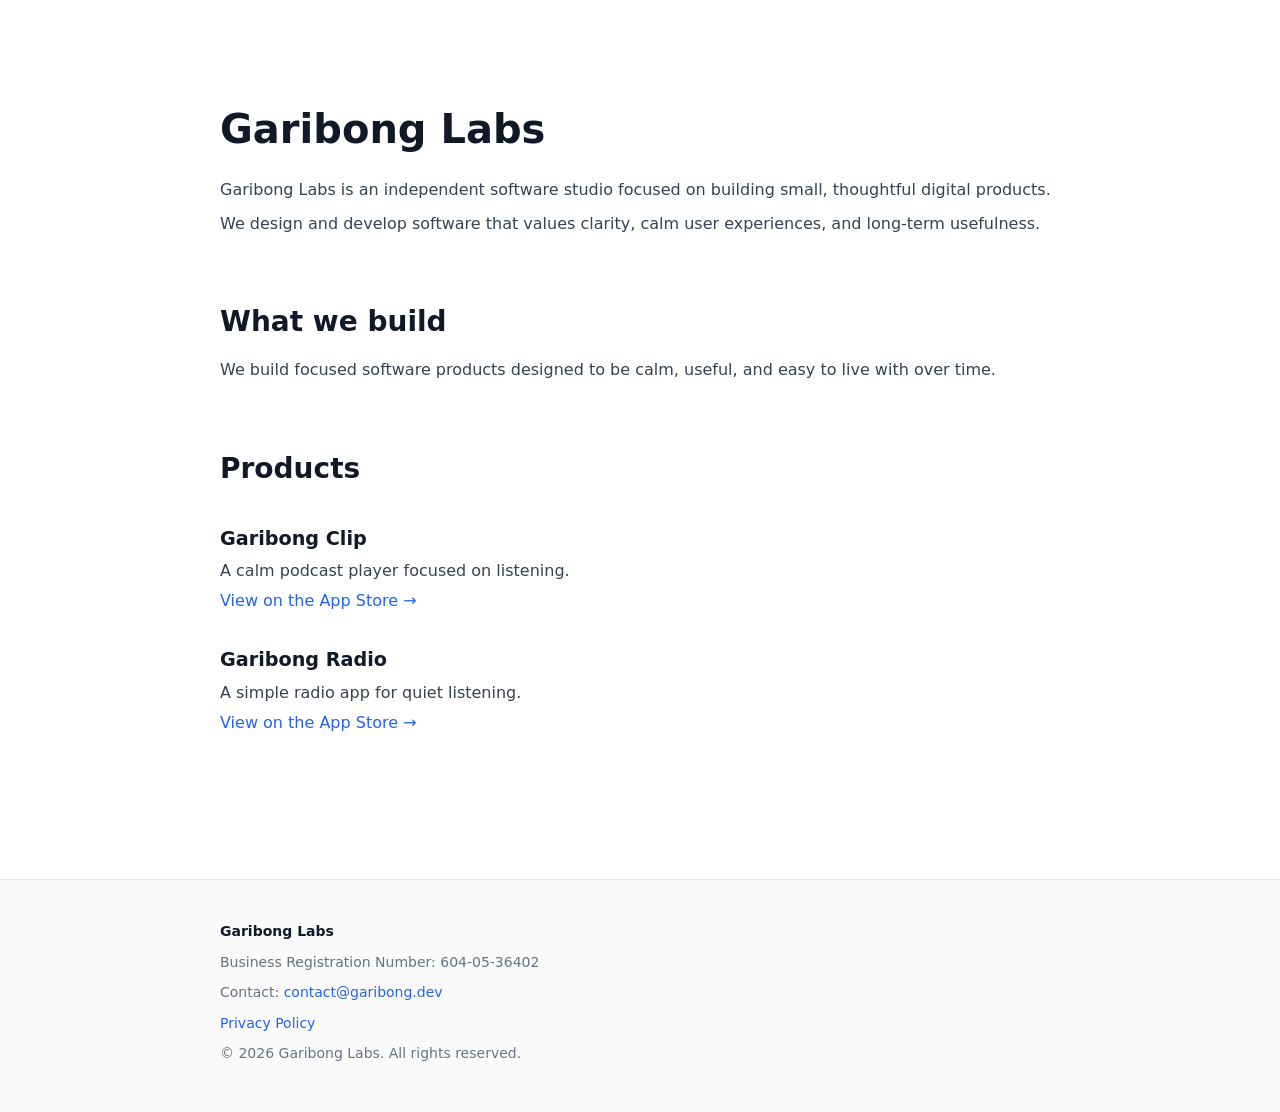
==== index.html @ 36fd857c "Remove verification string from index.html Removed pacpik-games-verification string from index.html." ====
<!DOCTYPE html>
<html lang="en">
  <head>
    <link rel="stylesheet" href="/style.css" />
    <meta charset="utf-8" />
    <meta name="viewport" content="width=device-width, initial-scale=1" />

    <title>Garibong Labs · Independent Software Studio</title>

    <meta
      name="description"
      content="Garibong Labs is an independent software studio building focused, thoughtful digital products."
    />

    <link rel="canonical" href="https://garibong.dev" />

    <!-- Open Graph -->
    <meta property="og:title" content="Garibong Labs" />
    <meta
      property="og:description"
      content="An independent software studio building focused, thoughtful digital products."
    />
    <meta property="og:type" content="website" />
    <meta property="og:url" content="https://garibong.dev" />
  </head>

  <body>
    <main>
      <!-- About -->
      <section id="about">
        <h1>Garibong Labs</h1>

        <p>
          Garibong Labs is an independent software studio focused on building
          small, thoughtful digital products.
        </p>

        <p>
          We design and develop software that values clarity, calm user
          experiences, and long-term usefulness.
        </p>
      </section>

      <!-- What we build -->
      <section id="what-we-build">
        <h2>What we build</h2>

        <p>
          We build focused software products designed to be calm, useful, and
          easy to live with over time.
        </p>
      </section>

      <!-- Products -->
      <section id="products">
        <h2>Products</h2>

        <div class="product">
          <h3>Garibong Clip</h3>
          <p>A calm podcast player focused on listening.</p>
          <p>
            <a
              href="https://apps.apple.com/app/id6756973527"
              target="_blank"
              rel="noopener noreferrer"
            >
              View on the App Store →
            </a>
          </p>
        </div>

        <div class="product">
          <h3>Garibong Radio</h3>
          <p>A simple radio app for quiet listening.</p>
          <p>
            <a
              href="https://apps.apple.com/kr/app/id6757255846"
              target="_blank"
              rel="noopener noreferrer"
            >
              View on the App Store →
            </a>
          </p>
        </div>
      </section>
    </main>

    <!-- Footer -->
    <footer>
      <p><strong>Garibong Labs</strong></p>

      <p>
        Business Registration Number: 604-05-36402
      </p>

      <p>
        Contact:
        <a href="mailto:contact@garibong.dev">
          contact@garibong.dev
        </a>
      </p>

      <p>
        <a
          href="https://glaze-adasaurus-f8d.notion.site/Privacy-Policy-2d688ca270ad80ed8183c5e4d308847b"
          target="_blank"
          rel="noopener noreferrer"
        >
          Privacy Policy
        </a>
      </p>

      <p>
        © 2026 Garibong Labs. All rights reserved.
      </p>
    </footer>
  </body>
</html>
---- style.css ----
/* Base */
* {
  box-sizing: border-box;
}

body {
  margin: 0;
  font-family: system-ui, -apple-system, BlinkMacSystemFont, sans-serif;
  line-height: 1.6;
  color: #111827;
  background: #ffffff;
}

/* Layout */
main {
  max-width: 880px;
  margin: 0 auto;
  padding: 64px 20px;
}

section + section {
  margin-top: 64px;
}

/* Typography */
h1 {
  font-size: 2.5rem;
  margin-bottom: 16px;
}

h2 {
  font-size: 1.75rem;
  margin-bottom: 12px;
}

h3 {
  font-size: 1.2rem;
  margin-bottom: 4px;
}

p {
  margin: 8px 0 0;
  color: #374151;
}

/* Product blocks */
.product {
  margin-top: 32px;
}

.product p {
  margin-top: 4px;
}

/* Links */
a {
  color: #2563eb;
  text-decoration: none;
  font-weight: 500;
}

a:hover {
  text-decoration: underline;
}

/* Footer */
footer {
  margin-top: 80px;
  padding: 32px 0 48px;
  border-top: 1px solid #e5e7eb;
  background: #fafafa;
}

footer p {
  max-width: 880px;
  margin: 8px auto 0;
  padding: 0 20px;
  font-size: 14px;
  color: #6b7280;
}

footer strong {
  color: #111827;
}
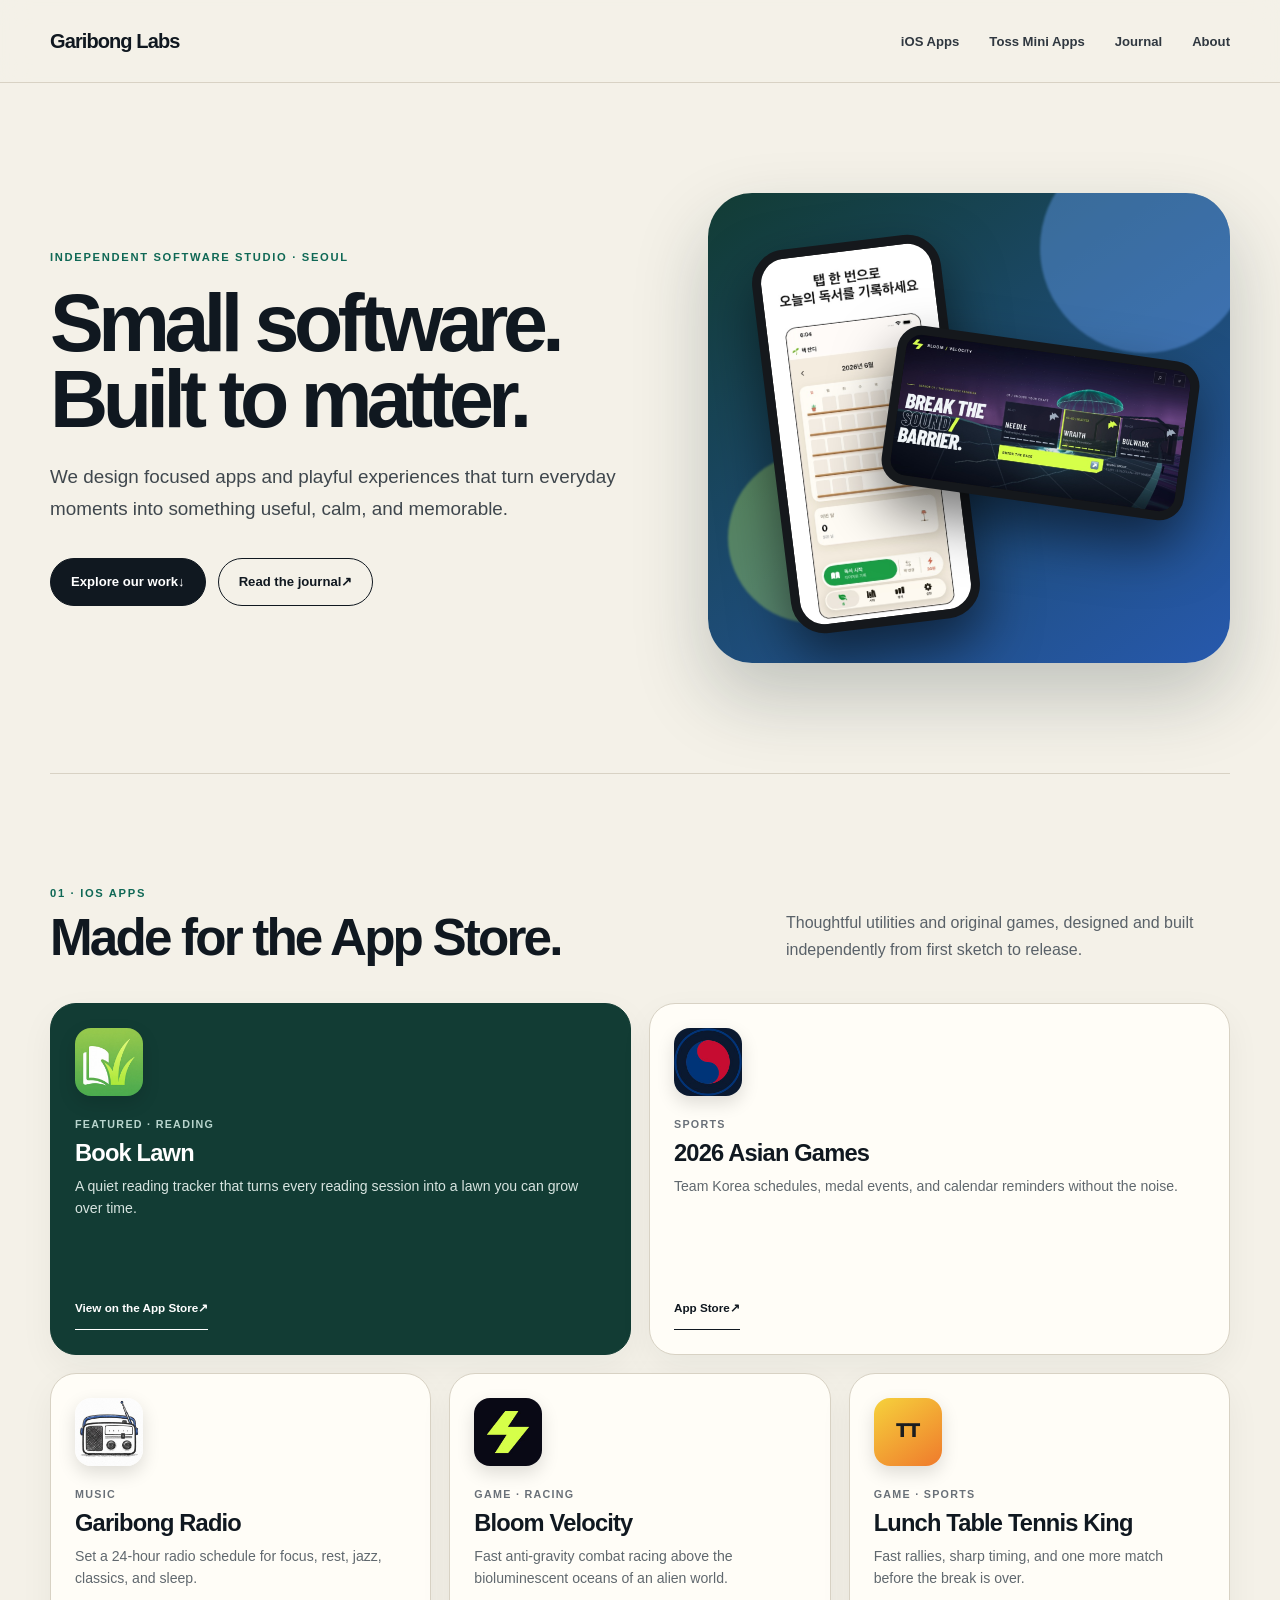
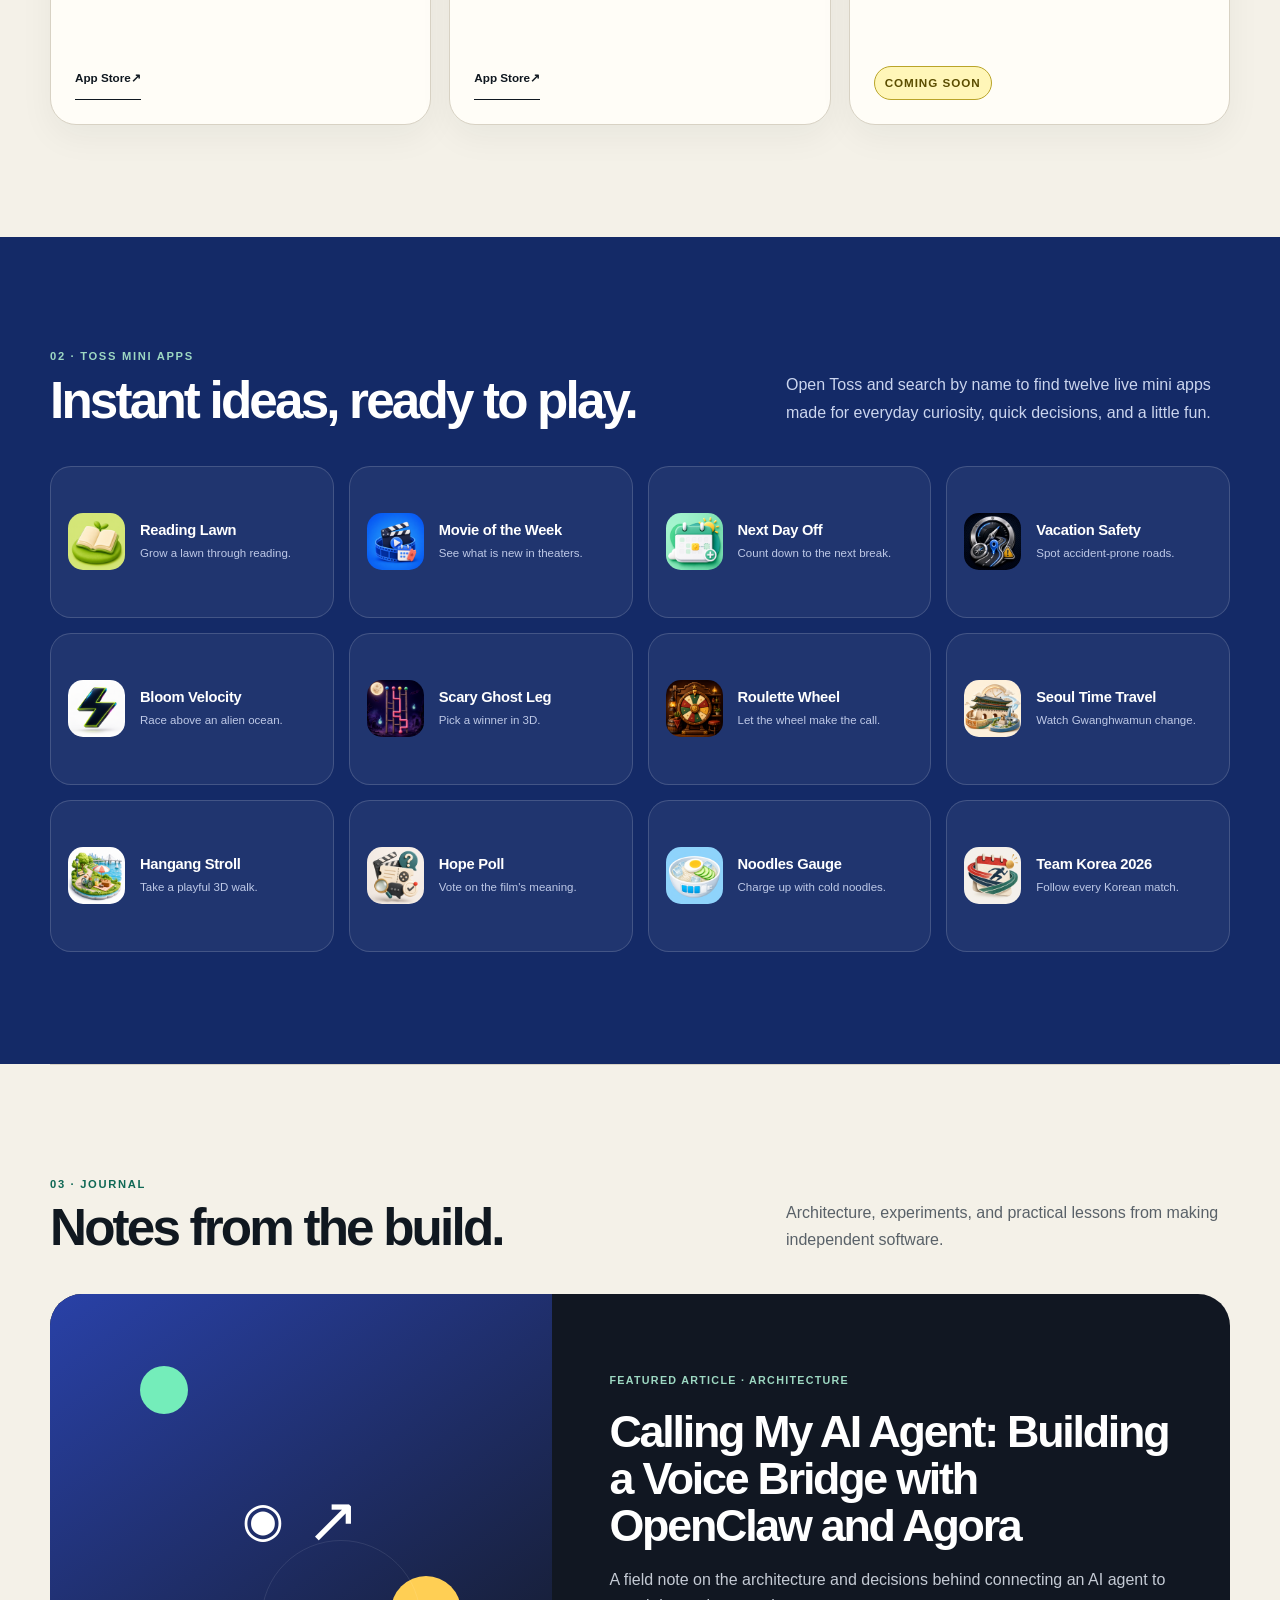
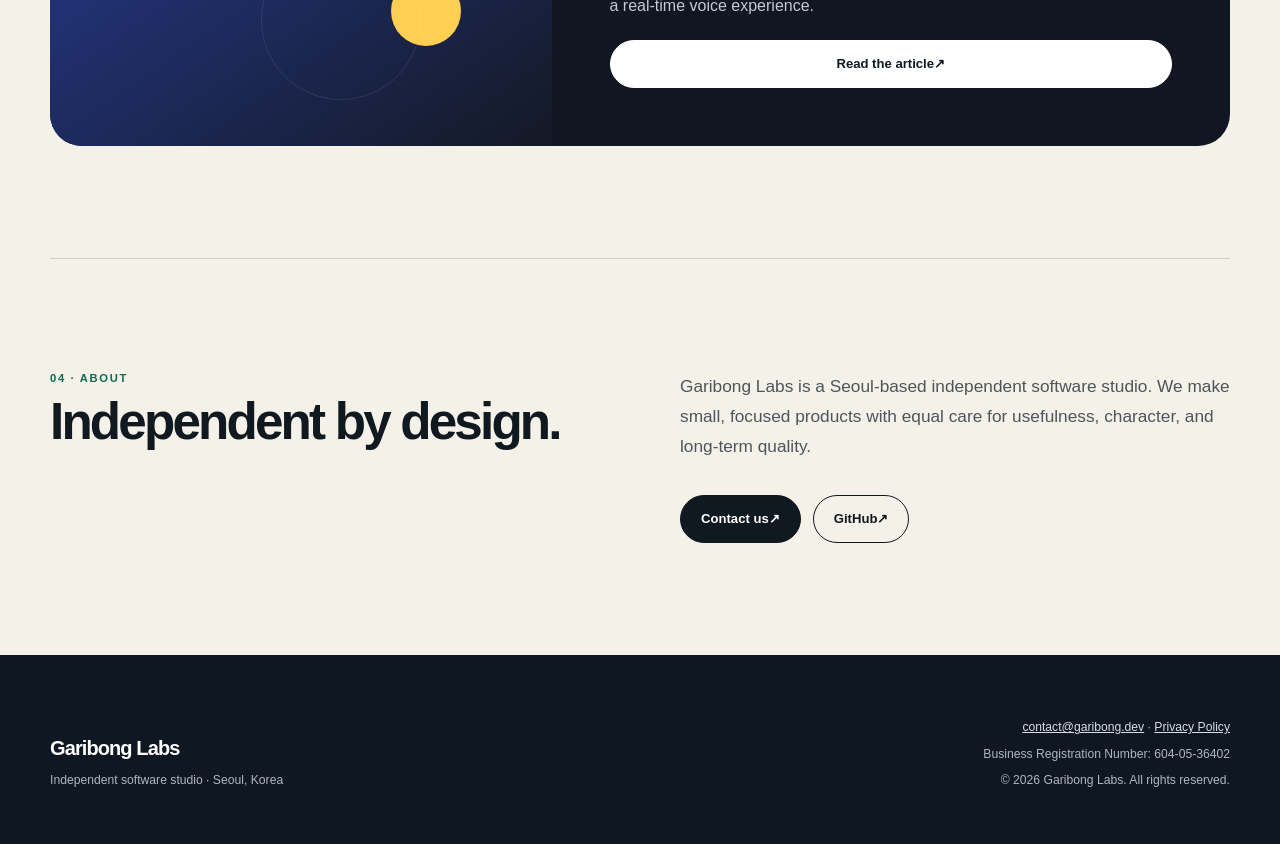
==== commit 93f3236b: "feat: redesign Garibong Labs homepage" ====
--- a/index.html
+++ b/index.html
@@ -1,118 +1,518 @@
-<!DOCTYPE html>
+<!doctype html>
 <html lang="en">
   <head>
-    <link rel="stylesheet" href="/style.css" />
     <meta charset="utf-8" />
     <meta name="viewport" content="width=device-width, initial-scale=1" />
-
+    <meta name="theme-color" content="#f4f1e8" />
     <title>Garibong Labs · Independent Software Studio</title>
-
     <meta
       name="description"
-      content="Garibong Labs is an independent software studio building focused, thoughtful digital products."
+      content="Garibong Labs is an independent software studio in Seoul, building thoughtful iOS apps, playful games, and Toss mini apps."
     />
-
-    <link rel="canonical" href="https://garibong.dev" />
-
-    <!-- Open Graph -->
-    <meta property="og:title" content="Garibong Labs" />
+    <link rel="canonical" href="https://garibong.dev/" />
+    <link rel="icon" href="/assets/favicon.svg" type="image/svg+xml" />
+    <meta
+      property="og:title"
+      content="Garibong Labs · Small software. Built to matter."
+    />
     <meta
       property="og:description"
-      content="An independent software studio building focused, thoughtful digital products."
+      content="Thoughtful iOS apps, playful games, and Toss mini apps from an independent studio in Seoul."
     />
     <meta property="og:type" content="website" />
-    <meta property="og:url" content="https://garibong.dev" />
+    <meta property="og:url" content="https://garibong.dev/" />
+    <link rel="stylesheet" href="/style.css" />
   </head>
-
   <body>
-    <main>
-      <!-- About -->
-      <section id="about">
-        <h1>Garibong Labs</h1>
-
-        <p>
-          Garibong Labs is an independent software studio focused on building
-          small, thoughtful digital products.
-        </p>
-
-        <p>
-          We design and develop software that values clarity, calm user
-          experiences, and long-term usefulness.
-        </p>
+    <a class="skip-link" href="#main-content">Skip to content</a>
+    <header class="site-header">
+      <div class="shell header-inner">
+        <a class="wordmark" href="#top" aria-label="Garibong Labs, home"
+          >Garibong Labs</a
+        >
+        <nav aria-label="Primary navigation">
+          <ul class="nav-list">
+            <li><a href="#ios-apps">iOS Apps</a></li>
+            <li><a href="#toss-apps">Toss Mini Apps</a></li>
+            <li><a href="#journal">Journal</a></li>
+            <li><a href="#about">About</a></li>
+          </ul>
+        </nav>
+        <a class="nav-cta" href="#ios-apps"
+          >Explore work <span aria-hidden="true">↓</span></a
+        >
+      </div>
+    </header>
+
+    <main id="main-content">
+      <section class="hero shell" id="top" aria-labelledby="hero-title">
+        <div class="hero-copy">
+          <p class="eyebrow">Independent software studio · Seoul</p>
+          <h1 id="hero-title">Small software.<br />Built to matter.</h1>
+          <p class="hero-lede">
+            We design focused apps and playful experiences that turn everyday
+            moments into something useful, calm, and memorable.
+          </p>
+          <div class="button-row">
+            <a class="button button--dark" href="#ios-apps"
+              >Explore our work <span aria-hidden="true">↓</span></a
+            >
+            <a class="button button--outline" href="#journal"
+              >Read the journal <span aria-hidden="true">↗</span></a
+            >
+          </div>
+        </div>
+        <div
+          class="hero-art"
+          aria-label="Book Lawn and Bloom Velocity app previews"
+        >
+          <div class="glow glow--one" aria-hidden="true"></div>
+          <div class="glow glow--two" aria-hidden="true"></div>
+          <figure class="device device--portrait">
+            <img
+              src="/assets/ios/book-lawn-screen.jpg"
+              alt="Book Lawn reading tracker screen"
+              width="444"
+              height="960"
+            />
+          </figure>
+          <figure class="device device--landscape">
+            <img
+              src="/assets/ios/bloom-screen.jpg"
+              alt="Bloom Velocity anti-gravity racing game screen"
+              width="960"
+              height="444"
+            />
+          </figure>
+        </div>
       </section>
 
-      <!-- What we build -->
-      <section id="what-we-build">
-        <h2>What we build</h2>
-
-        <p>
-          We build focused software products designed to be calm, useful, and
-          easy to live with over time.
-        </p>
+      <section class="section shell" id="ios-apps" aria-labelledby="ios-title">
+        <div class="section-heading">
+          <div>
+            <p class="eyebrow">01 · iOS Apps</p>
+            <h2 id="ios-title">Made for the App Store.</h2>
+          </div>
+          <p>
+            Thoughtful utilities and original games, designed and built
+            independently from first sketch to release.
+          </p>
+        </div>
+        <div class="ios-grid">
+          <article class="product-card product-card--featured">
+            <div>
+              <img
+                class="app-icon"
+                src="/assets/ios/book-lawn.jpg"
+                alt=""
+                width="512"
+                height="512"
+                loading="lazy"
+                decoding="async"
+              />
+              <p class="card-kicker">Featured · Reading</p>
+              <h3>Book Lawn</h3>
+              <p>
+                A quiet reading tracker that turns every reading session into a
+                lawn you can grow over time.
+              </p>
+            </div>
+            <a
+              class="card-link card-link--light"
+              href="https://apps.apple.com/app/book-lawn-reading-tracker/id6757746167"
+              target="_blank"
+              rel="noopener noreferrer"
+              aria-label="View on the App Store — Book Lawn"
+              >View on the App Store <span aria-hidden="true">↗</span></a
+            >
+          </article>
+
+          <article class="product-card">
+            <div>
+              <img
+                class="app-icon"
+                src="/assets/ios/asian-games.jpg"
+                alt=""
+                width="512"
+                height="512"
+                loading="lazy"
+                decoding="async"
+              />
+              <p class="card-kicker">Sports</p>
+              <h3>2026 Asian Games</h3>
+              <p>
+                Team Korea schedules, medal events, and calendar reminders
+                without the noise.
+              </p>
+            </div>
+            <a
+              class="card-link"
+              href="https://apps.apple.com/app/2026-%EC%95%84%EC%8B%9C%EC%95%88%EA%B2%8C%EC%9E%84-%ED%95%9C%EA%B5%AD%ED%8C%80-%EC%9D%BC%EC%A0%95/id6811900002"
+              target="_blank"
+              rel="noopener noreferrer"
+              aria-label="View 2026 Asian Games on the App Store"
+              >App Store <span aria-hidden="true">↗</span></a
+            >
+          </article>
+
+          <article class="product-card">
+            <div>
+              <img
+                class="app-icon"
+                src="/assets/ios/garibong-radio.jpg"
+                alt=""
+                width="512"
+                height="512"
+                loading="lazy"
+                decoding="async"
+              />
+              <p class="card-kicker">Music</p>
+              <h3>Garibong Radio</h3>
+              <p>
+                Set a 24-hour radio schedule for focus, rest, jazz, classics,
+                and sleep.
+              </p>
+            </div>
+            <a
+              class="card-link"
+              href="https://apps.apple.com/kr/app/id6757255846"
+              target="_blank"
+              rel="noopener noreferrer"
+              aria-label="View Garibong Radio on the App Store"
+              >App Store <span aria-hidden="true">↗</span></a
+            >
+          </article>
+
+          <article class="product-card">
+            <div>
+              <img
+                class="app-icon"
+                src="/assets/ios/bloom-velocity.jpg"
+                alt=""
+                width="512"
+                height="512"
+                loading="lazy"
+                decoding="async"
+              />
+              <p class="card-kicker">Game · Racing</p>
+              <h3>Bloom Velocity</h3>
+              <p>
+                Fast anti-gravity combat racing above the bioluminescent oceans
+                of an alien world.
+              </p>
+            </div>
+            <a
+              class="card-link"
+              href="https://apps.apple.com/app/bloom-velocity/id6809160127"
+              target="_blank"
+              rel="noopener noreferrer"
+              aria-label="View Bloom Velocity on the App Store"
+              >App Store <span aria-hidden="true">↗</span></a
+            >
+          </article>
+
+          <article class="product-card product-card--coming">
+            <div>
+              <div class="app-icon app-icon--placeholder" aria-hidden="true">
+                <span>TT</span>
+              </div>
+              <p class="card-kicker">Game · Sports</p>
+              <h3>Lunch Table Tennis King</h3>
+              <p>
+                Fast rallies, sharp timing, and one more match before the break
+                is over.
+              </p>
+            </div>
+            <span class="status-pill">Coming soon</span>
+          </article>
+        </div>
       </section>
 
-      <!-- Products -->
-      <section id="products">
-        <h2>Products</h2>
-
-        <div class="product">
-          <h3>Garibong Clip</h3>
-          <p>A calm podcast player focused on listening.</p>
+      <section
+        class="section section--blue"
+        id="toss-apps"
+        aria-labelledby="toss-title"
+      >
+        <div class="shell">
+          <div class="section-heading section-heading--light">
+            <div>
+              <p class="eyebrow eyebrow--light">02 · Toss Mini Apps</p>
+              <h2 id="toss-title">Instant ideas, ready to play.</h2>
+            </div>
+            <p>
+              Open Toss and search by name to find twelve live mini apps made
+              for everyday curiosity, quick decisions, and a little fun.
+            </p>
+          </div>
+          <ul class="mini-grid" aria-label="Live Toss mini apps">
+            <li class="mini-card">
+              <img
+                src="/assets/toss/reading-lawn.png"
+                alt=""
+                width="600"
+                height="600"
+                loading="lazy"
+                decoding="async"
+              />
+              <div>
+                <h3>Reading Lawn</h3>
+                <p>Grow a lawn through reading.</p>
+              </div>
+            </li>
+            <li class="mini-card">
+              <img
+                src="/assets/toss/movie-of-the-week.png"
+                alt=""
+                width="600"
+                height="600"
+                loading="lazy"
+                decoding="async"
+              />
+              <div>
+                <h3>Movie of the Week</h3>
+                <p>See what is new in theaters.</p>
+              </div>
+            </li>
+            <li class="mini-card">
+              <img
+                src="/assets/toss/next-day-off.png"
+                alt=""
+                width="600"
+                height="600"
+                loading="lazy"
+                decoding="async"
+              />
+              <div>
+                <h3>Next Day Off</h3>
+                <p>Count down to the next break.</p>
+              </div>
+            </li>
+            <li class="mini-card">
+              <img
+                src="/assets/toss/vacation-safety.png"
+                alt=""
+                width="600"
+                height="600"
+                loading="lazy"
+                decoding="async"
+              />
+              <div>
+                <h3>Vacation Safety</h3>
+                <p>Spot accident-prone roads.</p>
+              </div>
+            </li>
+            <li class="mini-card">
+              <img
+                src="/assets/toss/bloom-velocity.png"
+                alt=""
+                width="600"
+                height="600"
+                loading="lazy"
+                decoding="async"
+              />
+              <div>
+                <h3>Bloom Velocity</h3>
+                <p>Race above an alien ocean.</p>
+              </div>
+            </li>
+            <li class="mini-card">
+              <img
+                src="/assets/toss/scary-ghost-leg.png"
+                alt=""
+                width="600"
+                height="600"
+                loading="lazy"
+                decoding="async"
+              />
+              <div>
+                <h3>Scary Ghost Leg</h3>
+                <p>Pick a winner in 3D.</p>
+              </div>
+            </li>
+            <li class="mini-card">
+              <img
+                src="/assets/toss/roulette-wheel.png"
+                alt=""
+                width="600"
+                height="600"
+                loading="lazy"
+                decoding="async"
+              />
+              <div>
+                <h3>Roulette Wheel</h3>
+                <p>Let the wheel make the call.</p>
+              </div>
+            </li>
+            <li class="mini-card">
+              <img
+                src="/assets/toss/seoul-time-travel.png"
+                alt=""
+                width="600"
+                height="600"
+                loading="lazy"
+                decoding="async"
+              />
+              <div>
+                <h3>Seoul Time Travel</h3>
+                <p>Watch Gwanghwamun change.</p>
+              </div>
+            </li>
+            <li class="mini-card">
+              <img
+                src="/assets/toss/hangang-stroll.png"
+                alt=""
+                width="600"
+                height="600"
+                loading="lazy"
+                decoding="async"
+              />
+              <div>
+                <h3>Hangang Stroll</h3>
+                <p>Take a playful 3D walk.</p>
+              </div>
+            </li>
+            <li class="mini-card">
+              <img
+                src="/assets/toss/hope-poll.png"
+                alt=""
+                width="600"
+                height="600"
+                loading="lazy"
+                decoding="async"
+              />
+              <div>
+                <h3>Hope Poll</h3>
+                <p>Vote on the film's meaning.</p>
+              </div>
+            </li>
+            <li class="mini-card">
+              <img
+                src="/assets/toss/noodles-gauge.png"
+                alt=""
+                width="600"
+                height="600"
+                loading="lazy"
+                decoding="async"
+              />
+              <div>
+                <h3>Noodles Gauge</h3>
+                <p>Charge up with cold noodles.</p>
+              </div>
+            </li>
+            <li class="mini-card">
+              <img
+                src="/assets/toss/team-korea-2026.png"
+                alt=""
+                width="600"
+                height="600"
+                loading="lazy"
+                decoding="async"
+              />
+              <div>
+                <h3>Team Korea 2026</h3>
+                <p>Follow every Korean match.</p>
+              </div>
+            </li>
+          </ul>
+        </div>
+      </section>
+
+      <section
+        class="section shell"
+        id="journal"
+        aria-labelledby="journal-title"
+      >
+        <div class="section-heading">
+          <div>
+            <p class="eyebrow">03 · Journal</p>
+            <h2 id="journal-title">Notes from the build.</h2>
+          </div>
           <p>
-            <a
-              href="https://apps.apple.com/app/id6756973527"
-              target="_blank"
-              rel="noopener noreferrer"
-            >
-              View on the App Store →
-            </a>
+            Architecture, experiments, and practical lessons from making
+            independent software.
           </p>
         </div>
-
-        <div class="product">
-          <h3>Garibong Radio</h3>
-          <p>A simple radio app for quiet listening.</p>
+        <article class="journal-card">
+          <div class="journal-art" aria-hidden="true">
+            <div class="signal signal--a"></div>
+            <div class="signal signal--b"></div>
+            <div class="signal signal--c"></div>
+            <span>◉</span><span class="journal-arrow">↗</span>
+          </div>
+          <div class="journal-copy">
+            <p class="card-kicker card-kicker--light">
+              Featured article · Architecture
+            </p>
+            <h3>
+              Calling My AI Agent: Building a Voice Bridge with OpenClaw and
+              Agora
+            </h3>
+            <p>
+              A field note on the architecture and decisions behind connecting
+              an AI agent to a real-time voice experience.
+            </p>
+            <a
+              class="button button--light"
+              href="https://bongman.tistory.com/1906"
+              target="_blank"
+              rel="noopener noreferrer"
+              >Read the article <span aria-hidden="true">↗</span></a
+            >
+          </div>
+        </article>
+      </section>
+
+      <section
+        class="section about shell"
+        id="about"
+        aria-labelledby="about-title"
+      >
+        <div>
+          <p class="eyebrow">04 · About</p>
+          <h2 id="about-title">Independent by design.</h2>
+        </div>
+        <div class="about-copy">
           <p>
-            <a
-              href="https://apps.apple.com/kr/app/id6757255846"
-              target="_blank"
-              rel="noopener noreferrer"
-            >
-              View on the App Store →
-            </a>
+            Garibong Labs is a Seoul-based independent software studio. We make
+            small, focused products with equal care for usefulness, character,
+            and long-term quality.
           </p>
+          <div class="button-row">
+            <a class="button button--dark" href="mailto:contact@garibong.dev"
+              >Contact us <span aria-hidden="true">↗</span></a
+            >
+            <a
+              class="button button--outline"
+              href="https://github.com/Hamjoon"
+              target="_blank"
+              rel="noopener noreferrer"
+              >GitHub <span aria-hidden="true">↗</span></a
+            >
+          </div>
         </div>
       </section>
     </main>
 
-    <!-- Footer -->
-    <footer>
-      <p><strong>Garibong Labs</strong></p>
-
-      <p>
-        Business Registration Number: 604-05-36402
-      </p>
-
-      <p>
-        Contact:
-        <a href="mailto:contact@garibong.dev">
-          contact@garibong.dev
-        </a>
-      </p>
-
-      <p>
-        <a
-          href="https://glaze-adasaurus-f8d.notion.site/Privacy-Policy-2d688ca270ad80ed8183c5e4d308847b"
-          target="_blank"
-          rel="noopener noreferrer"
-        >
-          Privacy Policy
-        </a>
-      </p>
-
-      <p>
-        © 2026 Garibong Labs. All rights reserved.
-      </p>
+    <footer class="site-footer">
+      <div class="shell footer-inner">
+        <div>
+          <p class="wordmark wordmark--footer">Garibong Labs</p>
+          <p>Independent software studio · Seoul, Korea</p>
+        </div>
+        <div class="footer-meta">
+          <p>
+            <a href="mailto:contact@garibong.dev">contact@garibong.dev</a> ·
+            <a
+              href="https://glaze-adasaurus-f8d.notion.site/Privacy-Policy-2d688ca270ad80ed8183c5e4d308847b"
+              target="_blank"
+              rel="noopener noreferrer"
+              >Privacy Policy</a
+            >
+          </p>
+          <p>Business Registration Number: 604-05-36402</p>
+          <p>© 2026 Garibong Labs. All rights reserved.</p>
+        </div>
+      </div>
     </footer>
   </body>
 </html>
--- a/style.css
+++ b/style.css
@@ -1,84 +1,667 @@
-/* Base */
+:root {
+  --paper: #f4f1e8;
+  --surface: #fffdf7;
+  --ink: #101820;
+  --muted: #596168;
+  --line: #d8d2c4;
+  --green: #0f6855;
+  --blue: #142a67;
+  --lime: #cfff62;
+  --focus: #ff5c35;
+}
 * {
   box-sizing: border-box;
 }
-
+html {
+  scroll-behavior: smooth;
+  scroll-padding-top: 92px;
+}
 body {
   margin: 0;
-  font-family: system-ui, -apple-system, BlinkMacSystemFont, sans-serif;
-  line-height: 1.6;
-  color: #111827;
-  background: #ffffff;
-}
-
-/* Layout */
-main {
-  max-width: 880px;
-  margin: 0 auto;
-  padding: 64px 20px;
-}
-
-section + section {
-  margin-top: 64px;
-}
-
-/* Typography */
-h1 {
-  font-size: 2.5rem;
-  margin-bottom: 16px;
-}
-
-h2 {
-  font-size: 1.75rem;
-  margin-bottom: 12px;
-}
-
-h3 {
+  background: var(--paper);
+  color: var(--ink);
+  font-family:
+    ui-sans-serif,
+    -apple-system,
+    BlinkMacSystemFont,
+    "Segoe UI",
+    sans-serif;
+  -webkit-font-smoothing: antialiased;
+  line-height: 1.5;
+}
+img {
+  display: block;
+  max-width: 100%;
+}
+a {
+  color: inherit;
+}
+.skip-link {
+  position: fixed;
+  z-index: 100;
+  top: 12px;
+  left: 12px;
+  transform: translateY(-150%);
+  background: var(--ink);
+  color: #fff;
+  padding: 12px 16px;
+  border-radius: 8px;
+}
+.skip-link:focus {
+  transform: none;
+}
+.shell {
+  width: min(1180px, calc(100% - 80px));
+  margin-inline: auto;
+}
+.site-header {
+  position: sticky;
+  top: 0;
+  z-index: 50;
+  background: color-mix(in srgb, var(--paper) 92%, transparent);
+  backdrop-filter: blur(14px);
+  border-bottom: 1px solid var(--line);
+}
+.header-inner {
+  min-height: 82px;
+  display: flex;
+  align-items: center;
+  justify-content: space-between;
+  gap: 28px;
+}
+.wordmark {
+  font-size: 1.25rem;
+  font-weight: 900;
+  letter-spacing: -0.045em;
+  text-decoration: none;
+  white-space: nowrap;
+}
+.nav-list {
+  display: flex;
+  gap: 30px;
+  list-style: none;
+  padding: 0;
+  margin: 0;
+}
+.nav-list a,
+.nav-cta {
+  font-size: 0.82rem;
+  font-weight: 750;
+  text-decoration: none;
+}
+.nav-list a {
+  color: #303840;
+}
+.nav-list a:hover {
+  text-decoration: underline;
+  text-underline-offset: 5px;
+}
+.nav-cta {
+  display: none;
+}
+.hero {
+  min-height: 690px;
+  display: grid;
+  grid-template-columns: 1.06fr 0.94fr;
+  gap: 70px;
+  align-items: center;
+}
+.eyebrow {
+  margin: 0;
+  color: var(--green);
+  font-size: 0.7rem;
+  line-height: 1.4;
+  font-weight: 900;
+  letter-spacing: 0.15em;
+  text-transform: uppercase;
+}
+.hero h1 {
+  margin: 20px 0 24px;
+  max-width: 700px;
+  font-size: clamp(3.8rem, 6.3vw, 5.3rem);
+  line-height: 0.94;
+  letter-spacing: -0.068em;
+}
+.hero-lede {
+  max-width: 620px;
+  margin: 0;
+  color: #3f474d;
+  font-size: 1.18rem;
+  line-height: 1.65;
+}
+.button-row {
+  display: flex;
+  flex-wrap: wrap;
+  gap: 12px;
+  margin-top: 34px;
+}
+.button {
+  display: inline-flex;
+  align-items: center;
+  justify-content: center;
+  min-height: 48px;
+  padding: 12px 20px;
+  border: 1px solid var(--ink);
+  border-radius: 999px;
+  font-size: 0.82rem;
+  font-weight: 850;
+  text-decoration: none;
+  transition:
+    transform 0.18s ease,
+    background-color 0.18s ease;
+}
+.button:hover {
+  transform: translateY(-2px);
+}
+.button--dark {
+  background: var(--ink);
+  color: #fff;
+}
+.button--outline {
+  background: transparent;
+}
+.button--light {
+  margin-top: 20px;
+  background: #fff;
+  color: var(--ink);
+  border-color: #fff;
+}
+.hero-art {
+  position: relative;
+  isolation: isolate;
+  height: 470px;
+  overflow: hidden;
+  border-radius: 44px;
+  background: linear-gradient(145deg, #123c34 0%, #2759ad 100%);
+  box-shadow: 0 34px 75px rgba(20, 42, 46, 0.23);
+}
+.glow {
+  position: absolute;
+  border-radius: 999px;
+  filter: blur(1px);
+}
+.glow--one {
+  top: -50px;
+  right: -20px;
+  width: 210px;
+  height: 210px;
+  background: #6ba8ff66;
+}
+.glow--two {
+  bottom: 40px;
+  left: 20px;
+  width: 170px;
+  height: 170px;
+  background: #cfff6255;
+}
+.device {
+  position: absolute;
+  margin: 0;
+  overflow: hidden;
+  background: #111;
+  border: 9px solid #15181c;
+  box-shadow: 0 26px 55px #0008;
+}
+.device img {
+  width: 100%;
+  height: 100%;
+  object-fit: cover;
+}
+.device--portrait {
+  left: 12%;
+  top: 48px;
+  width: 190px;
+  height: 386px;
+  border-radius: 34px;
+  transform: rotate(-7deg);
+}
+.device--landscape {
+  right: 7%;
+  top: 150px;
+  width: 305px;
+  height: 160px;
+  border-radius: 25px;
+  transform: rotate(8deg);
+}
+.section {
+  padding-block: 112px;
+  border-top: 1px solid var(--line);
+}
+.section-heading {
+  display: grid;
+  grid-template-columns: 1.2fr 0.8fr;
+  gap: 70px;
+  align-items: end;
+  margin-bottom: 40px;
+}
+.section-heading h2,
+.about h2 {
+  margin: 10px 0 0;
+  font-size: clamp(2.5rem, 4vw, 3.45rem);
+  line-height: 1;
+  letter-spacing: -0.055em;
+}
+.section-heading > p {
+  max-width: 470px;
+  margin: 0;
+  color: var(--muted);
+  line-height: 1.7;
+}
+.ios-grid {
+  display: grid;
+  grid-template-columns: repeat(6, 1fr);
+  gap: 18px;
+}
+.product-card {
+  grid-column: span 2;
+  min-height: 352px;
+  display: flex;
+  flex-direction: column;
+  justify-content: space-between;
+  padding: 24px;
+  border: 1px solid var(--line);
+  border-radius: 26px;
+  background: var(--surface);
+  box-shadow: 0 12px 34px rgba(25, 33, 31, 0.05);
+}
+.product-card--featured {
+  grid-column: span 3;
+  background: #123c34;
+  color: #fff;
+  border-color: #123c34;
+}
+.product-card:nth-child(2) {
+  grid-column: span 3;
+}
+.app-icon {
+  width: 68px;
+  height: 68px;
+  object-fit: cover;
+  border-radius: 16px;
+  box-shadow: 0 7px 18px #0002;
+}
+.app-icon--placeholder {
+  display: grid;
+  place-items: center;
+  background: linear-gradient(145deg, #f6d23c, #ef7a2c);
+  color: #1b1d20;
   font-size: 1.2rem;
-  margin-bottom: 4px;
-}
-
-p {
+  font-weight: 950;
+}
+.card-kicker {
+  margin: 20px 0 8px;
+  color: #697078;
+  font-size: 0.67rem;
+  font-weight: 900;
+  letter-spacing: 0.12em;
+  text-transform: uppercase;
+}
+.product-card--featured .card-kicker {
+  color: #b8d4cd;
+}
+.product-card h3 {
+  margin: 0 0 10px;
+  font-size: 1.48rem;
+  line-height: 1.1;
+  letter-spacing: -0.035em;
+}
+.product-card p:not(.card-kicker) {
+  margin: 0;
+  color: #60686e;
+  font-size: 0.88rem;
+  line-height: 1.55;
+}
+.product-card--featured p:not(.card-kicker) {
+  color: #d7e4e0;
+}
+.card-link,
+.status-pill {
+  width: max-content;
+  margin-top: 26px;
+  font-size: 0.73rem;
+  font-weight: 850;
+  text-decoration: none;
+}
+.card-link {
+  display: inline-flex;
+  align-items: center;
+  min-height: 44px;
+  padding-block: 10px;
+  border-bottom: 1px solid currentColor;
+}
+.card-link--light {
+  color: #fff;
+}
+.status-pill {
+  display: inline-flex;
+  padding: 7px 10px;
+  border: 1px solid #b9a429;
+  border-radius: 999px;
+  background: #fff6b8;
+  color: #5b4d00;
+  text-transform: uppercase;
+  letter-spacing: 0.08em;
+}
+.section--blue {
+  background: var(--blue);
+  color: #fff;
+  border: 0;
+}
+.section-heading--light > p {
+  color: #cbd5ee;
+}
+.eyebrow--light {
+  color: #9dd8c2;
+}
+.mini-grid {
+  display: grid;
+  grid-template-columns: repeat(4, 1fr);
+  gap: 15px;
+  margin: 0;
+  padding: 0;
+  list-style: none;
+}
+.mini-card {
+  min-height: 152px;
+  display: flex;
+  align-items: center;
+  gap: 15px;
+  padding: 17px;
+  border: 1px solid #ffffff28;
+  border-radius: 21px;
+  background: #ffffff0e;
+}
+.mini-card img {
+  flex: 0 0 auto;
+  width: 57px;
+  height: 57px;
+  border-radius: 15px;
+}
+.mini-card h3 {
+  margin: 0 0 6px;
+  font-size: 0.92rem;
+  line-height: 1.2;
+  letter-spacing: -0.02em;
+}
+.mini-card p {
+  margin: 0;
+  color: #bec9e7;
+  font-size: 0.72rem;
+  line-height: 1.35;
+}
+.journal-card {
+  display: grid;
+  grid-template-columns: 0.85fr 1.15fr;
+  min-height: 410px;
+  overflow: hidden;
+  border-radius: 32px;
+  background: #111722;
+  color: #fff;
+}
+.journal-art {
+  position: relative;
+  overflow: hidden;
+  display: flex;
+  align-items: center;
+  justify-content: center;
+  gap: 22px;
+  background: linear-gradient(145deg, #2941a7, #141925);
+  font-size: 3rem;
+}
+.journal-arrow {
+  font-size: 4rem;
+}
+.signal {
+  position: absolute;
+  border-radius: 50%;
+}
+.signal--a {
+  top: 16%;
+  left: 18%;
+  width: 48px;
+  height: 48px;
+  background: #74edba;
+}
+.signal--b {
+  right: 18%;
+  bottom: 22%;
+  width: 70px;
+  height: 70px;
+  background: #ffcf54;
+}
+.signal--c {
+  left: 42%;
+  bottom: 10%;
+  width: 160px;
+  height: 160px;
+  border: 1px solid #ffffff18;
+}
+.journal-copy {
+  display: flex;
+  flex-direction: column;
+  justify-content: center;
+  padding: 58px;
+}
+.card-kicker--light {
+  color: #9dd8c2;
+}
+.journal-copy h3 {
+  max-width: 570px;
+  margin: 12px 0 18px;
+  font-size: clamp(2rem, 3.5vw, 2.8rem);
+  line-height: 1.05;
+  letter-spacing: -0.05em;
+}
+.journal-copy > p:not(.card-kicker) {
+  max-width: 570px;
+  margin: 0;
+  color: #c4cad4;
+  line-height: 1.65;
+}
+.about {
+  display: grid;
+  grid-template-columns: 1fr 1fr;
+  gap: 80px;
+}
+.about-copy > p {
+  max-width: 600px;
+  margin: 0;
+  color: #4d555b;
+  font-size: 1.08rem;
+  line-height: 1.75;
+}
+.site-footer {
+  padding-block: 55px;
+  background: #0f1822;
+  color: #fff;
+}
+.footer-inner {
+  display: flex;
+  align-items: flex-end;
+  justify-content: space-between;
+  gap: 40px;
+}
+.wordmark--footer {
+  margin: 0;
+}
+.footer-inner p:not(.wordmark) {
   margin: 8px 0 0;
-  color: #374151;
-}
-
-/* Product blocks */
-.product {
-  margin-top: 32px;
-}
-
-.product p {
-  margin-top: 4px;
-}
-
-/* Links */
-a {
-  color: #2563eb;
-  text-decoration: none;
-  font-weight: 500;
-}
-
-a:hover {
-  text-decoration: underline;
-}
-
-/* Footer */
-footer {
-  margin-top: 80px;
-  padding: 32px 0 48px;
-  border-top: 1px solid #e5e7eb;
-  background: #fafafa;
-}
-
-footer p {
-  max-width: 880px;
-  margin: 8px auto 0;
-  padding: 0 20px;
-  font-size: 14px;
-  color: #6b7280;
-}
-
-footer strong {
-  color: #111827;
-}
+  color: #aeb7c1;
+  font-size: 0.76rem;
+}
+.footer-meta {
+  text-align: right;
+}
+.footer-meta a {
+  color: #d8dde3;
+}
+.button:focus-visible,
+.card-link:focus-visible,
+.nav-list a:focus-visible,
+.wordmark:focus-visible,
+.footer-meta a:focus-visible,
+.nav-cta:focus-visible {
+  outline: 3px solid var(--focus);
+  outline-offset: 4px;
+}
+@media (max-width: 940px) {
+  .shell {
+    width: min(100% - 48px, 760px);
+  }
+  .header-inner {
+    flex-wrap: wrap;
+    padding-block: 14px 10px;
+  }
+  .header-inner nav {
+    order: 3;
+    width: 100%;
+    min-width: 0;
+    max-width: 100%;
+    margin-top: 10px;
+    overflow-x: auto;
+  }
+  .nav-list {
+    display: flex;
+    justify-content: space-between;
+    min-width: max-content;
+    gap: 24px;
+  }
+  .nav-cta {
+    display: none;
+  }
+  .hero {
+    grid-template-columns: 1fr;
+    gap: 44px;
+    padding-block: 80px;
+  }
+  .hero-art {
+    height: 450px;
+  }
+  .section-heading {
+    grid-template-columns: 1fr;
+    gap: 18px;
+  }
+  .ios-grid {
+    grid-template-columns: repeat(2, 1fr);
+  }
+  .product-card,
+  .product-card--featured,
+  .product-card:nth-child(2) {
+    grid-column: span 1;
+  }
+  .mini-grid {
+    grid-template-columns: repeat(2, 1fr);
+  }
+  .journal-card {
+    grid-template-columns: 1fr;
+  }
+  .journal-art {
+    min-height: 280px;
+  }
+  .about {
+    grid-template-columns: 1fr;
+    gap: 28px;
+  }
+}
+@media (max-width: 620px) {
+  html {
+    scroll-padding-top: 116px;
+  }
+  .shell {
+    width: calc(100% - 36px);
+  }
+  .header-inner {
+    min-height: 70px;
+  }
+  .header-inner nav {
+    overflow-x: visible;
+  }
+  .nav-list {
+    width: 100%;
+    min-width: 0;
+    gap: 10px;
+  }
+  .nav-list a {
+    font-size: 0.66rem;
+  }
+  .wordmark {
+    font-size: 1.08rem;
+  }
+  .hero {
+    padding-block: 58px;
+    min-height: 0;
+  }
+  .hero h1 {
+    font-size: clamp(3rem, 15vw, 4rem);
+  }
+  .hero-lede {
+    font-size: 1.02rem;
+  }
+  .hero-art {
+    height: 340px;
+    border-radius: 30px;
+  }
+  .device--portrait {
+    left: 7%;
+    top: 26px;
+    width: 142px;
+    height: 289px;
+    border-width: 6px;
+    border-radius: 27px;
+  }
+  .device--landscape {
+    right: 5%;
+    top: 127px;
+    width: 215px;
+    height: 113px;
+    border-width: 6px;
+    border-radius: 19px;
+  }
+  .section {
+    padding-block: 78px;
+  }
+  .section-heading {
+    margin-bottom: 28px;
+  }
+  .ios-grid,
+  .mini-grid {
+    grid-template-columns: 1fr;
+  }
+  .product-card {
+    min-height: 320px;
+  }
+  .mini-card {
+    min-height: 116px;
+  }
+  .journal-copy {
+    padding: 30px 24px 34px;
+  }
+  .journal-art {
+    min-height: 225px;
+  }
+  .journal-copy h3 {
+    font-size: 2rem;
+  }
+  .about {
+    gap: 22px;
+  }
+  .footer-inner {
+    display: block;
+  }
+  .footer-meta {
+    margin-top: 28px;
+    text-align: left;
+  }
+  .button {
+    min-height: 46px;
+    padding-inline: 17px;
+  }
+}
+@media (prefers-reduced-motion: reduce) {
+  html {
+    scroll-behavior: auto;
+  }
+  .button {
+    transition: none;
+  }
+}
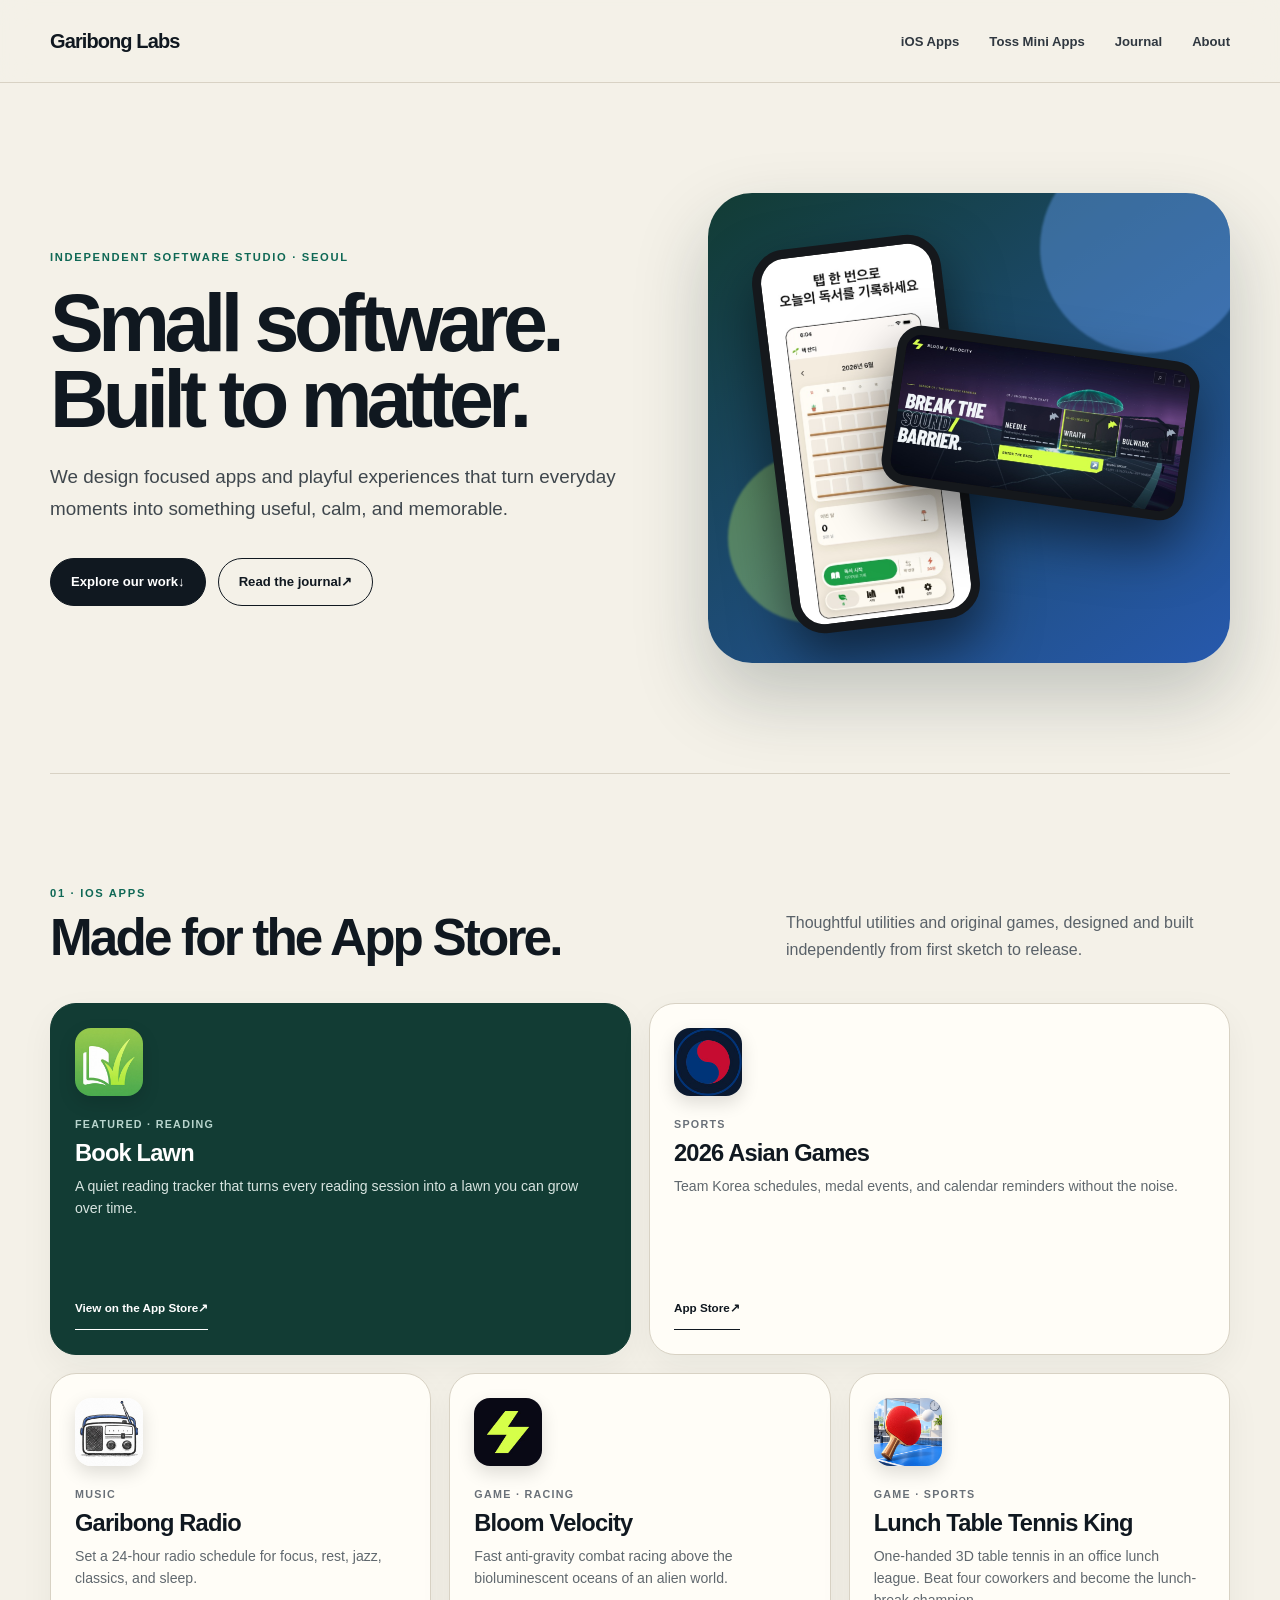
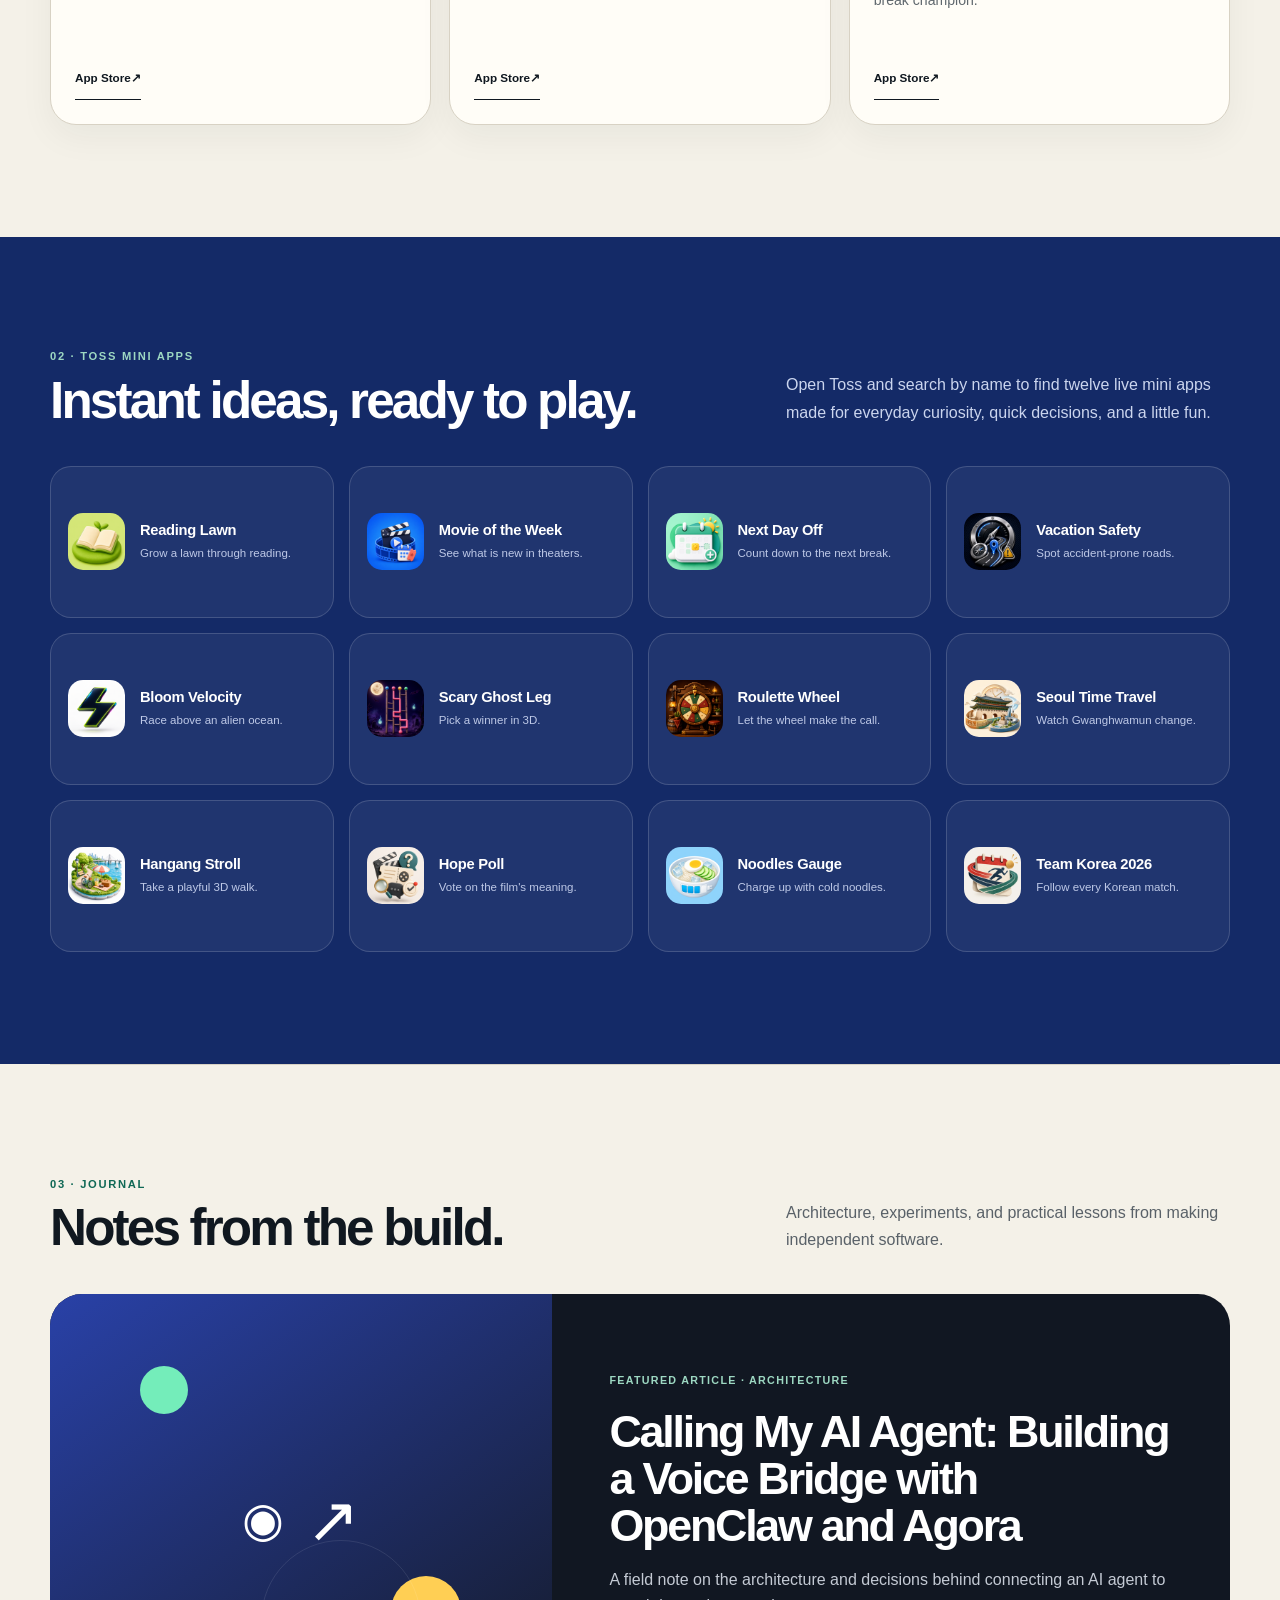
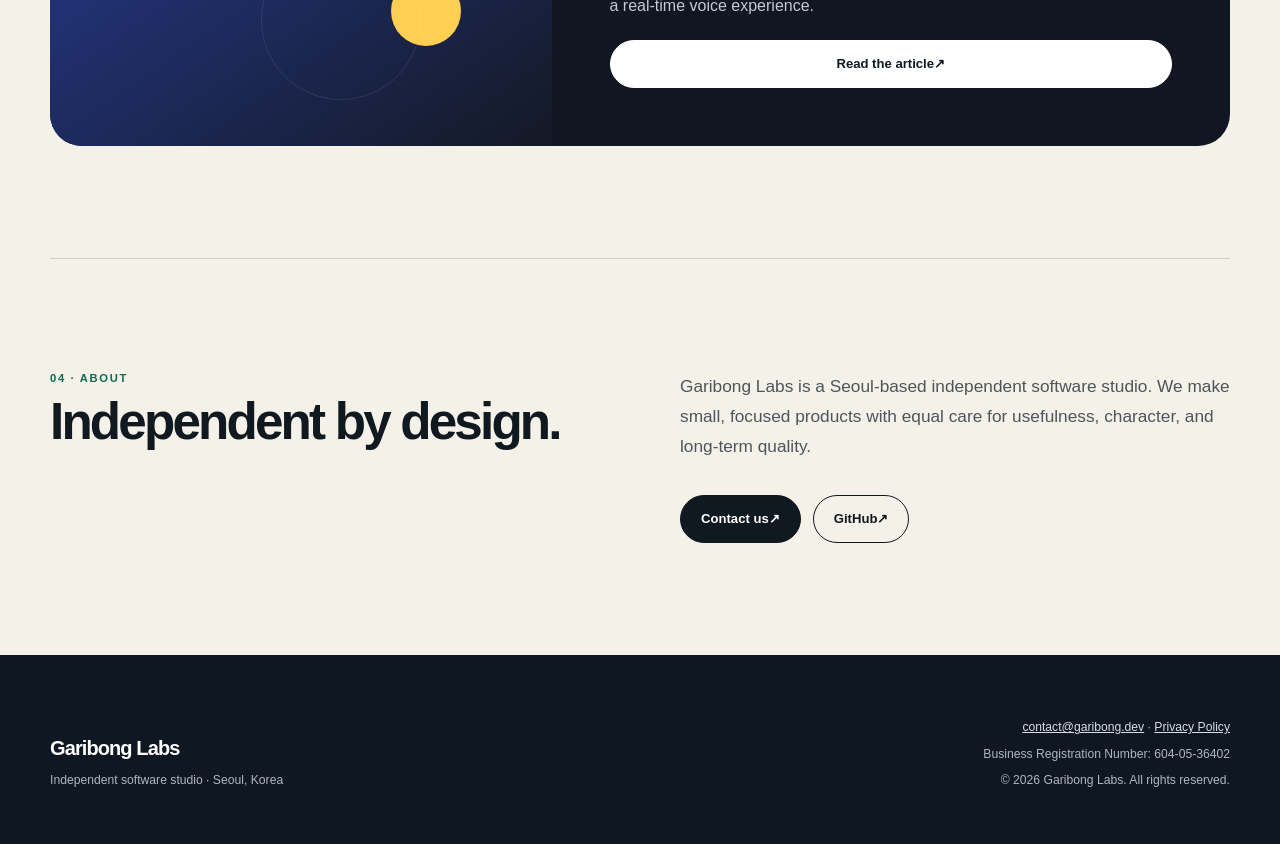
==== commit 2b196222: "content: publish Lunch Table Tennis King App Store listing" ====
--- a/index.html
+++ b/index.html
@@ -211,19 +211,32 @@
             >
           </article>
 
-          <article class="product-card product-card--coming">
+          <article class="product-card">
             <div>
-              <div class="app-icon app-icon--placeholder" aria-hidden="true">
-                <span>TT</span>
-              </div>
+              <img
+                class="app-icon"
+                src="/assets/ios/lunch-table-tennis-king.jpg"
+                alt=""
+                width="512"
+                height="512"
+                loading="lazy"
+                decoding="async"
+              />
               <p class="card-kicker">Game · Sports</p>
               <h3>Lunch Table Tennis King</h3>
               <p>
-                Fast rallies, sharp timing, and one more match before the break
-                is over.
+                One-handed 3D table tennis in an office lunch league. Beat four
+                coworkers and become the lunch-break champion.
               </p>
             </div>
-            <span class="status-pill">Coming soon</span>
+            <a
+              class="card-link"
+              href="https://apps.apple.com/app/id6819986217"
+              target="_blank"
+              rel="noopener noreferrer"
+              aria-label="View Lunch Table Tennis King on the App Store"
+              >App Store <span aria-hidden="true">↗</span></a
+            >
           </article>
         </div>
       </section>
@@ -258,6 +271,12 @@
                 <h3>Reading Lawn</h3>
                 <p>Grow a lawn through reading.</p>
               </div>
+              <a
+                class="mini-link"
+                href="intoss://reading-lawn"
+                aria-label="Open in Toss — Reading Lawn"
+                >Open in Toss <span aria-hidden="true">↗</span></a
+              >
             </li>
             <li class="mini-card">
               <img
@@ -272,6 +291,12 @@
                 <h3>Movie of the Week</h3>
                 <p>See what is new in theaters.</p>
               </div>
+              <a
+                class="mini-link"
+                href="intoss://movie-oftheweek"
+                aria-label="Open in Toss — Movie of the Week"
+                >Open in Toss <span aria-hidden="true">↗</span></a
+              >
             </li>
             <li class="mini-card">
               <img
@@ -286,6 +311,12 @@
                 <h3>Next Day Off</h3>
                 <p>Count down to the next break.</p>
               </div>
+              <a
+                class="mini-link"
+                href="intoss://offday-calendar"
+                aria-label="Open in Toss — Next Day Off"
+                >Open in Toss <span aria-hidden="true">↗</span></a
+              >
             </li>
             <li class="mini-card">
               <img
@@ -300,6 +331,12 @@
                 <h3>Vacation Safety</h3>
                 <p>Spot accident-prone roads.</p>
               </div>
+              <a
+                class="mini-link"
+                href="intoss://vacation-safety-map"
+                aria-label="Open in Toss — Vacation Safety"
+                >Open in Toss <span aria-hidden="true">↗</span></a
+              >
             </li>
             <li class="mini-card">
               <img
@@ -314,6 +351,12 @@
                 <h3>Bloom Velocity</h3>
                 <p>Race above an alien ocean.</p>
               </div>
+              <a
+                class="mini-link"
+                href="intoss://ghost-leg-3d"
+                aria-label="Open in Toss — Bloom Velocity"
+                >Open in Toss <span aria-hidden="true">↗</span></a
+              >
             </li>
             <li class="mini-card">
               <img
@@ -328,6 +371,12 @@
                 <h3>Scary Ghost Leg</h3>
                 <p>Pick a winner in 3D.</p>
               </div>
+              <a
+                class="mini-link"
+                href="intoss://scary-ghost-leg"
+                aria-label="Open in Toss — Scary Ghost Leg"
+                >Open in Toss <span aria-hidden="true">↗</span></a
+              >
             </li>
             <li class="mini-card">
               <img
@@ -342,6 +391,12 @@
                 <h3>Roulette Wheel</h3>
                 <p>Let the wheel make the call.</p>
               </div>
+              <a
+                class="mini-link"
+                href="intoss://roulette-wheel"
+                aria-label="Open in Toss — Roulette Wheel"
+                >Open in Toss <span aria-hidden="true">↗</span></a
+              >
             </li>
             <li class="mini-card">
               <img
@@ -356,6 +411,12 @@
                 <h3>Seoul Time Travel</h3>
                 <p>Watch Gwanghwamun change.</p>
               </div>
+              <a
+                class="mini-link"
+                href="intoss://seoul-time-travel"
+                aria-label="Open in Toss — Seoul Time Travel"
+                >Open in Toss <span aria-hidden="true">↗</span></a
+              >
             </li>
             <li class="mini-card">
               <img
@@ -370,6 +431,12 @@
                 <h3>Hangang Stroll</h3>
                 <p>Take a playful 3D walk.</p>
               </div>
+              <a
+                class="mini-link"
+                href="intoss://find-hidden-objects"
+                aria-label="Open in Toss — Hangang Stroll"
+                >Open in Toss <span aria-hidden="true">↗</span></a
+              >
             </li>
             <li class="mini-card">
               <img
@@ -384,6 +451,12 @@
                 <h3>Hope Poll</h3>
                 <p>Vote on the film's meaning.</p>
               </div>
+              <a
+                class="mini-link"
+                href="intoss://movie-hope"
+                aria-label="Open in Toss — Hope Poll"
+                >Open in Toss <span aria-hidden="true">↗</span></a
+              >
             </li>
             <li class="mini-card">
               <img
@@ -398,6 +471,12 @@
                 <h3>Noodles Gauge</h3>
                 <p>Charge up with cold noodles.</p>
               </div>
+              <a
+                class="mini-link"
+                href="intoss://cold-noodles-gauge"
+                aria-label="Open in Toss — Noodles Gauge"
+                >Open in Toss <span aria-hidden="true">↗</span></a
+              >
             </li>
             <li class="mini-card">
               <img
@@ -412,6 +491,12 @@
                 <h3>Team Korea 2026</h3>
                 <p>Follow every Korean match.</p>
               </div>
+              <a
+                class="mini-link"
+                href="intoss://asian-games-2026"
+                aria-label="Open in Toss — Team Korea 2026"
+                >Open in Toss <span aria-hidden="true">↗</span></a
+              >
             </li>
           </ul>
         </div>
--- a/style.css
+++ b/style.css
@@ -389,6 +389,9 @@
   font-size: 0.72rem;
   line-height: 1.35;
 }
+.mini-link {
+  display: none;
+}
 .journal-card {
   display: grid;
   grid-template-columns: 0.85fr 1.15fr;
@@ -631,7 +634,24 @@
     min-height: 320px;
   }
   .mini-card {
-    min-height: 116px;
+    min-height: 158px;
+    display: grid;
+    grid-template-columns: auto 1fr;
+  }
+  .mini-link {
+    grid-column: 1 / -1;
+    display: inline-flex;
+    align-items: center;
+    justify-content: center;
+    min-height: 44px;
+    padding: 10px 14px;
+    border: 1px solid #ffffff40;
+    border-radius: 999px;
+    background: #ffffff12;
+    color: #fff;
+    font-size: 0.75rem;
+    font-weight: 850;
+    text-decoration: none;
   }
   .journal-copy {
     padding: 30px 24px 34px;
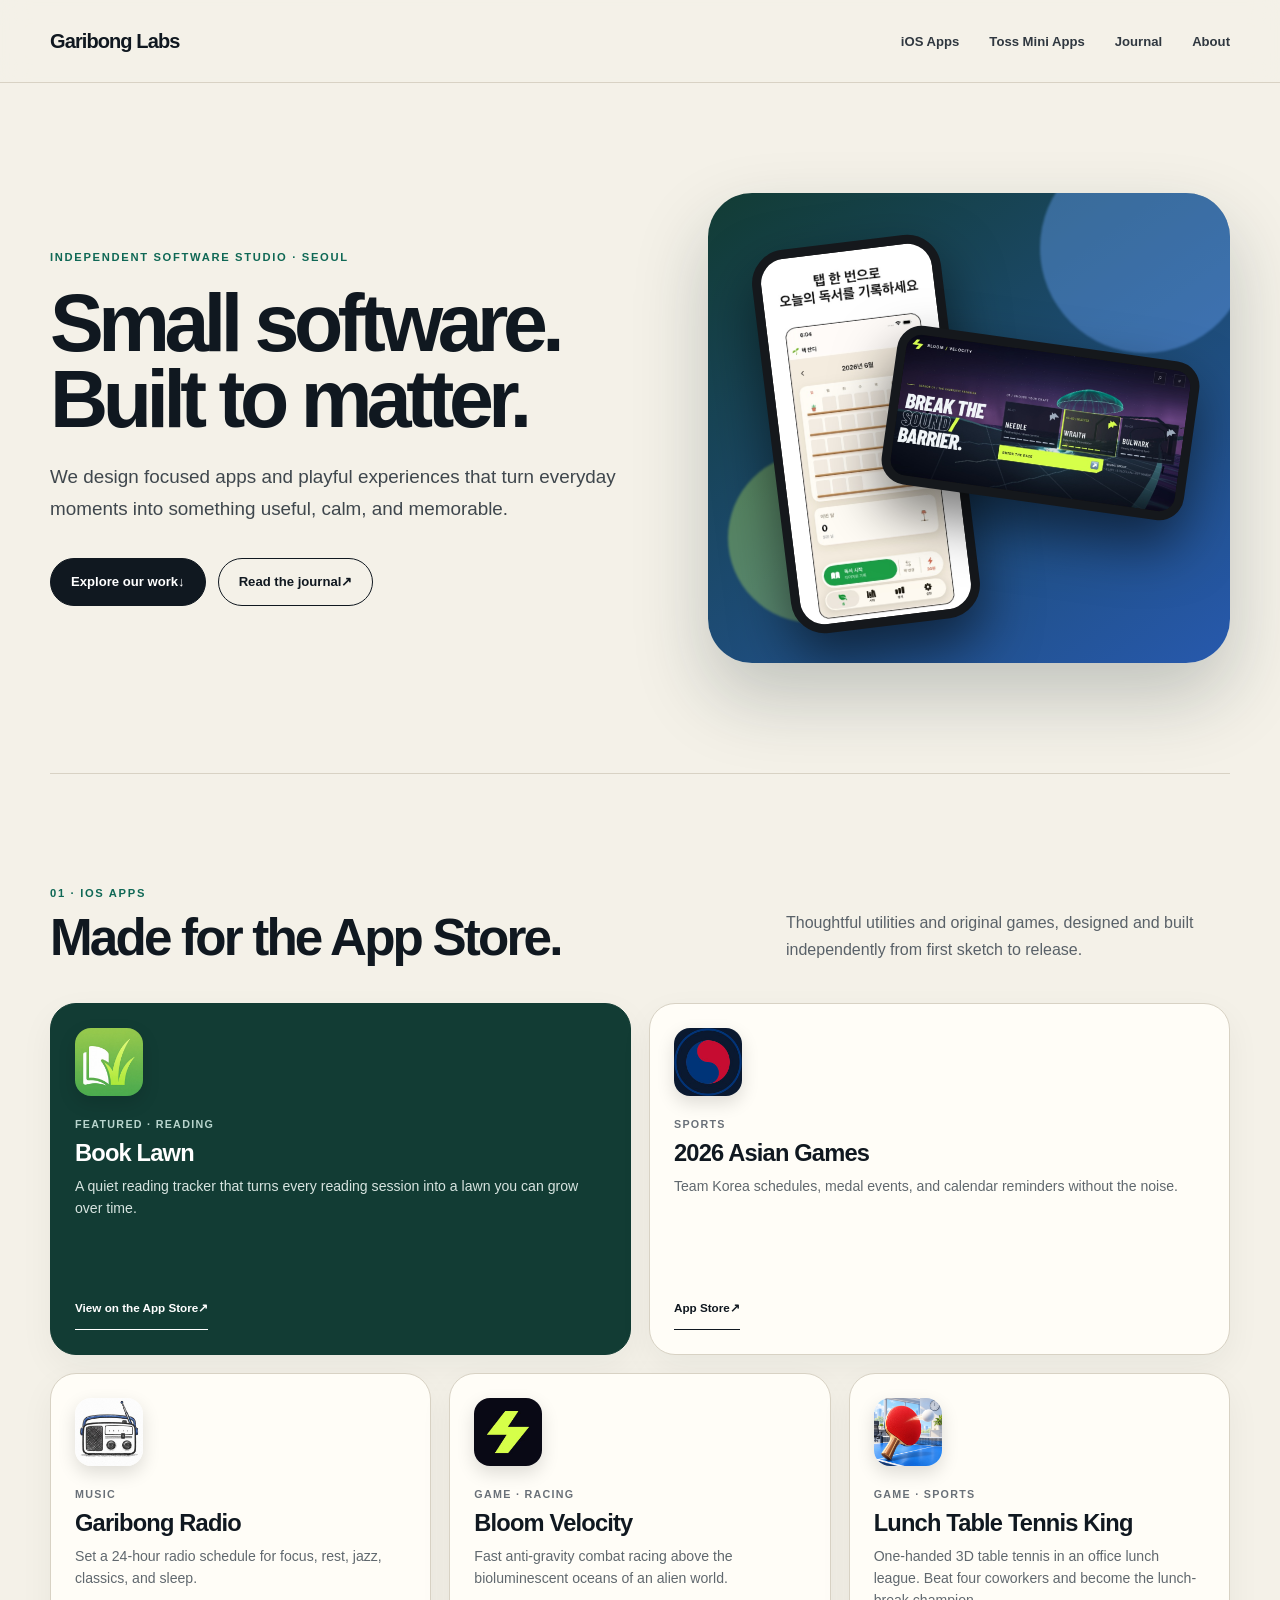
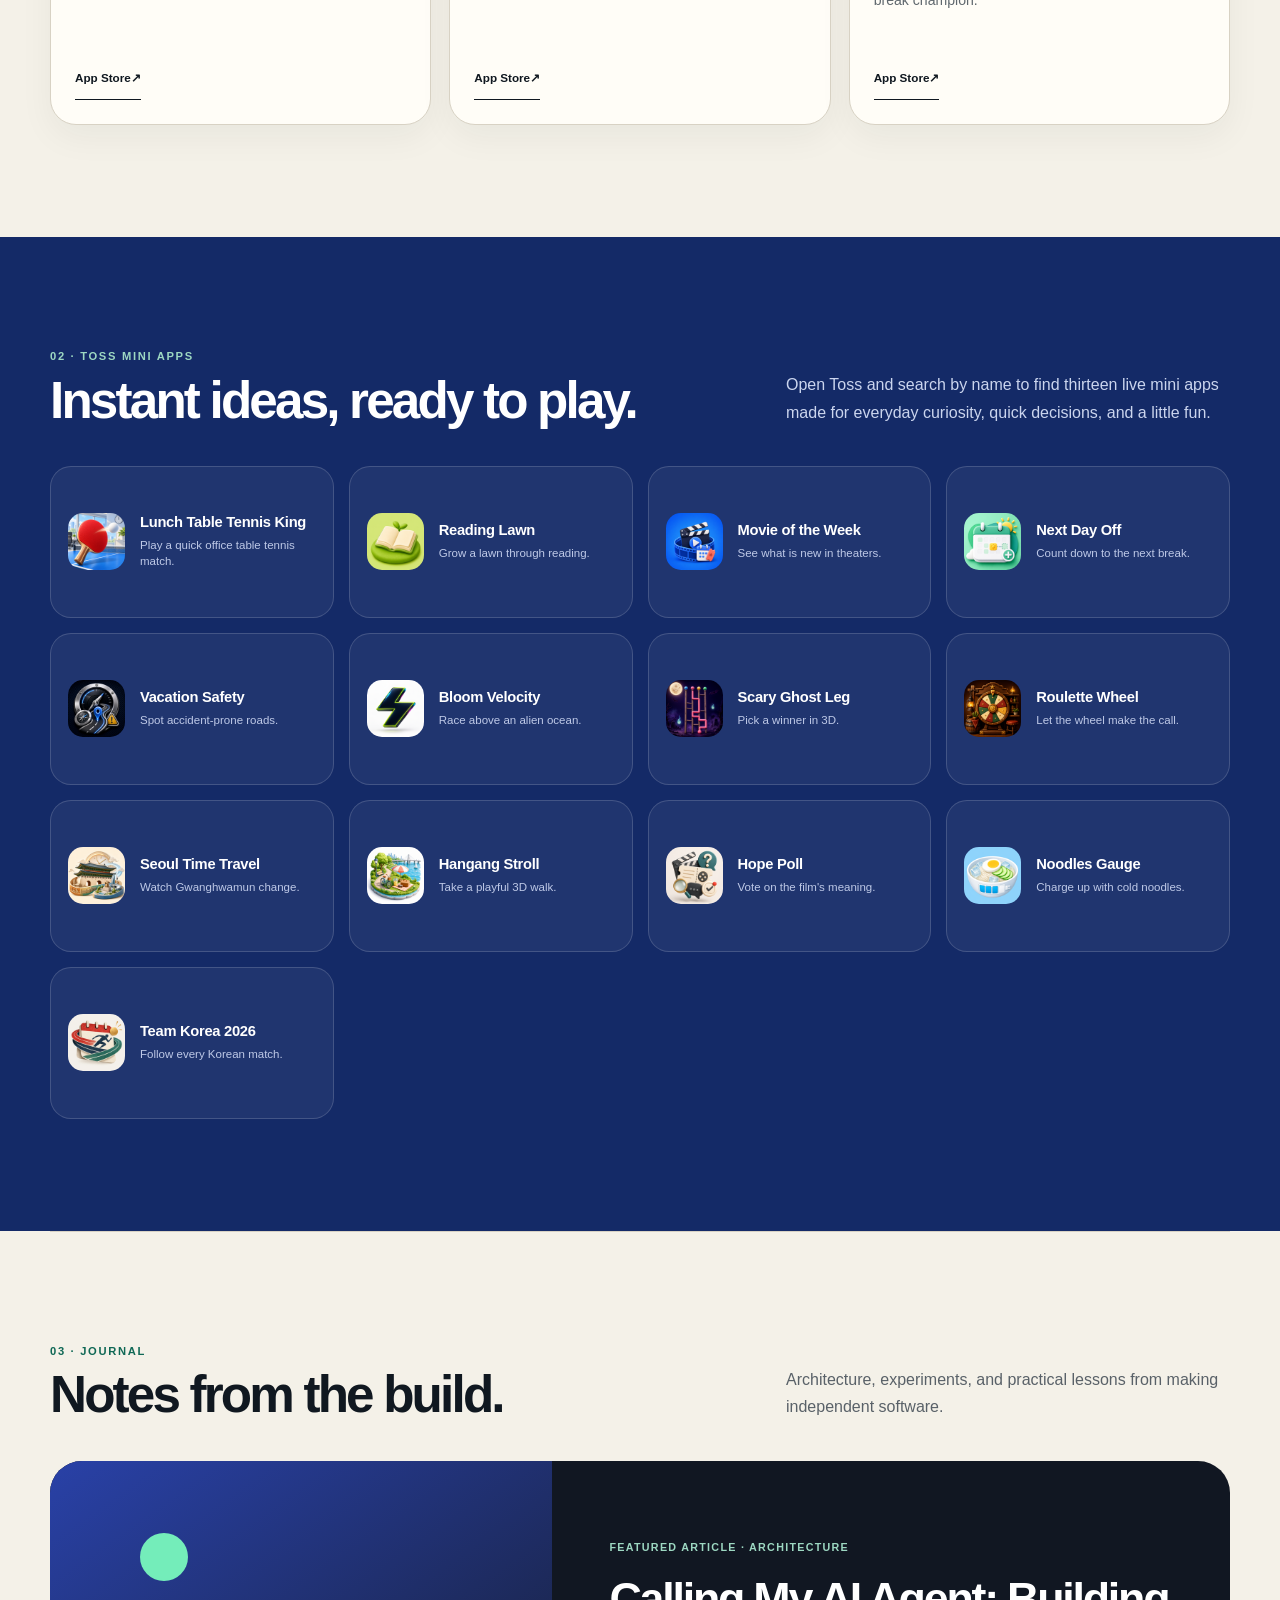
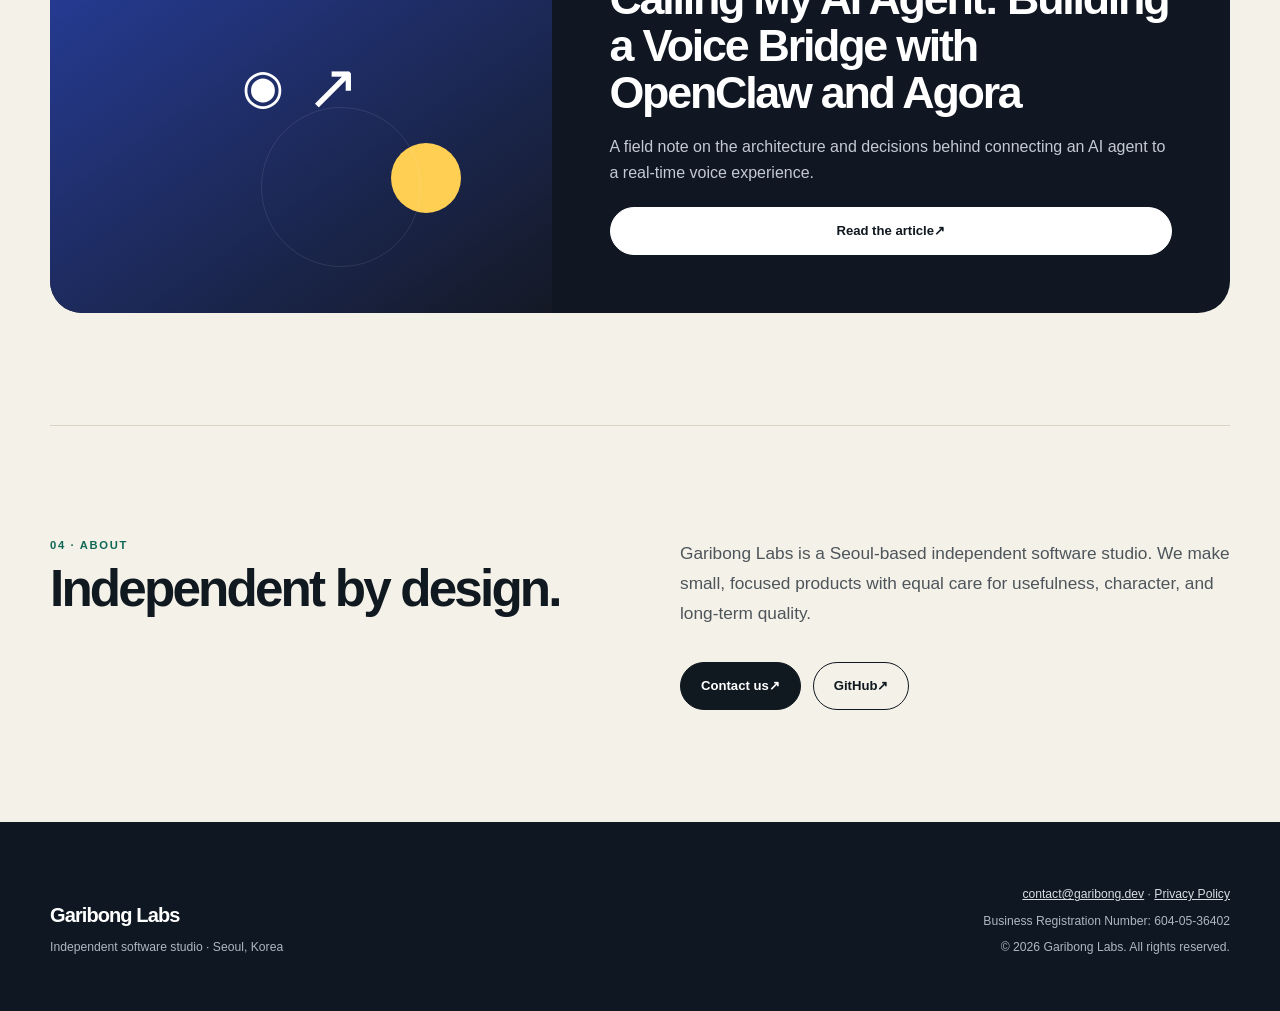
==== commit 9596c748: "content: add Lunch Table Tennis King Toss mini app" ====
--- a/index.html
+++ b/index.html
@@ -253,11 +253,31 @@
               <h2 id="toss-title">Instant ideas, ready to play.</h2>
             </div>
             <p>
-              Open Toss and search by name to find twelve live mini apps made
+              Open Toss and search by name to find thirteen live mini apps made
               for everyday curiosity, quick decisions, and a little fun.
             </p>
           </div>
           <ul class="mini-grid" aria-label="Live Toss mini apps">
+            <li class="mini-card">
+              <img
+                src="/assets/toss/lunch-table-tennis-king.png"
+                alt=""
+                width="600"
+                height="600"
+                loading="lazy"
+                decoding="async"
+              />
+              <div>
+                <h3>Lunch Table Tennis King</h3>
+                <p>Play a quick office table tennis match.</p>
+              </div>
+              <a
+                class="mini-link"
+                href="intoss://table-tennis-game"
+                aria-label="Open in Toss — Lunch Table Tennis King"
+                >Open in Toss <span aria-hidden="true">↗</span></a
+              >
+            </li>
             <li class="mini-card">
               <img
                 src="/assets/toss/reading-lawn.png"
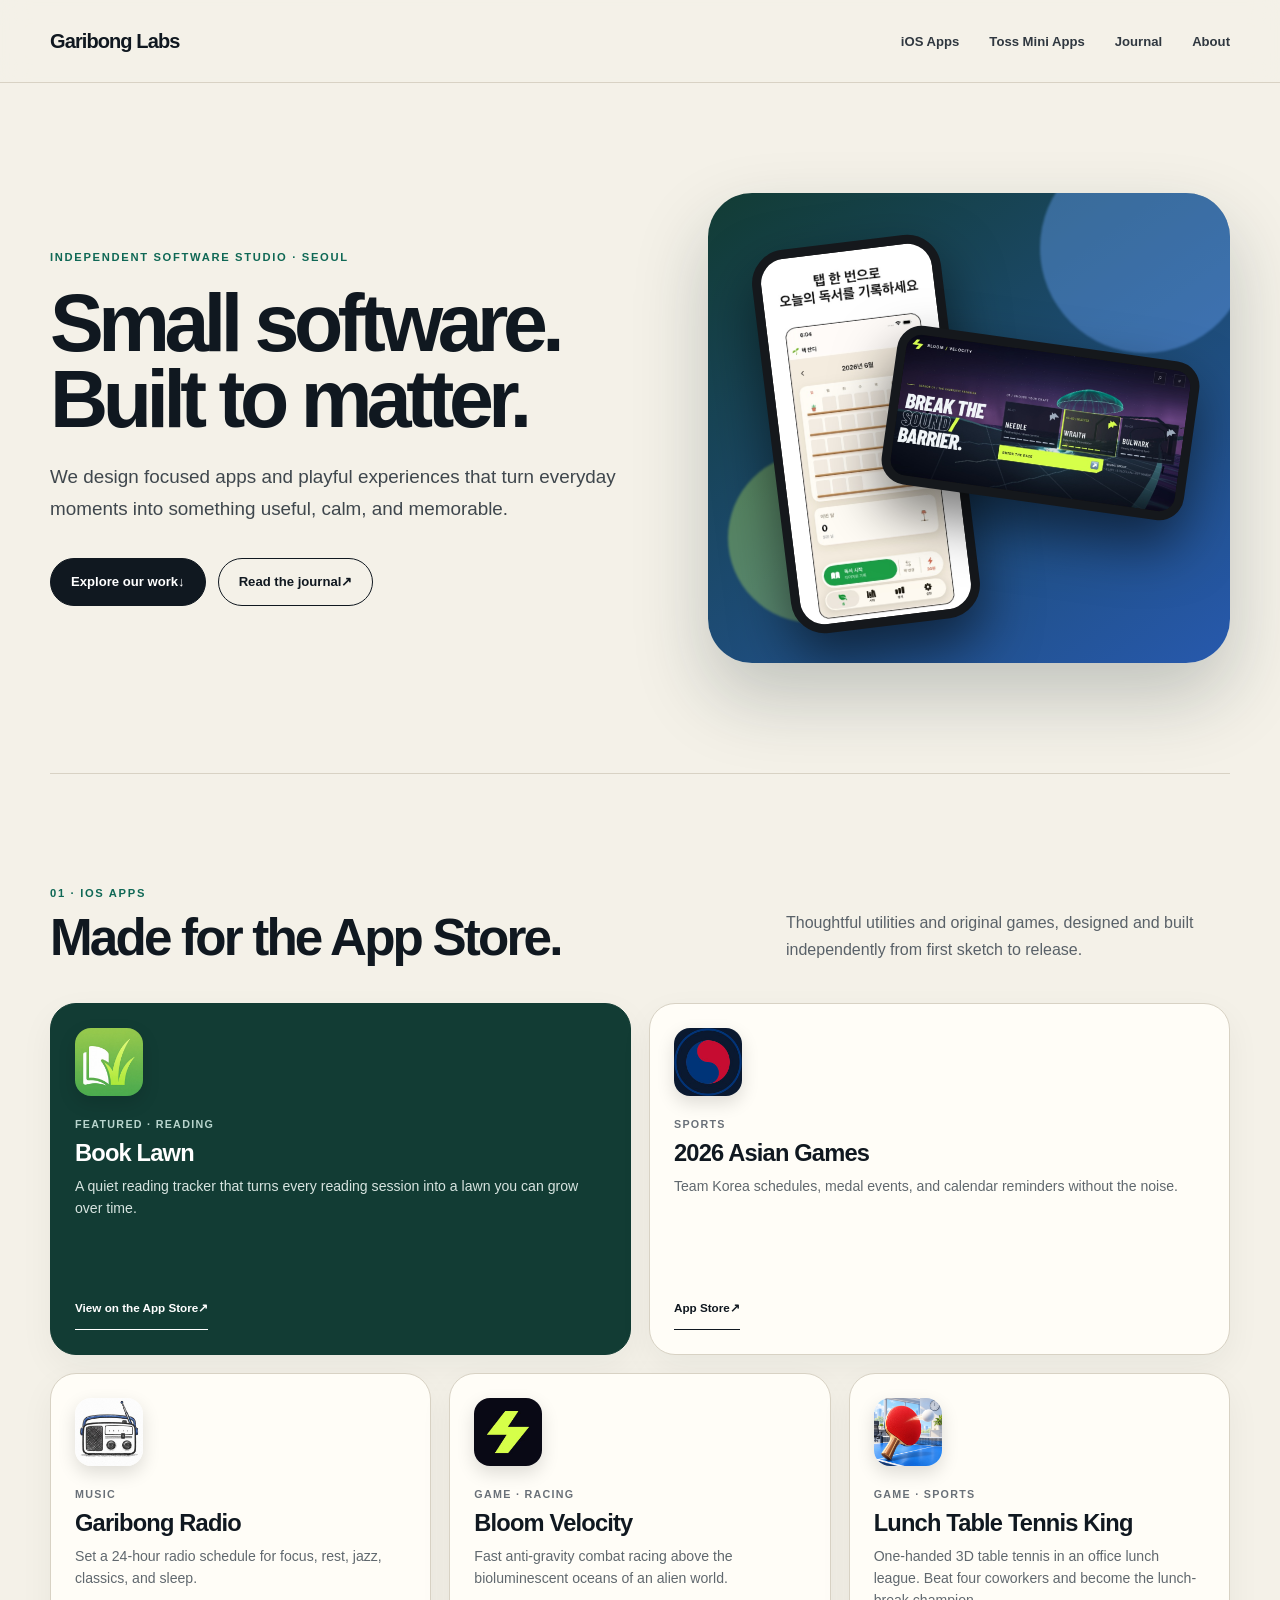
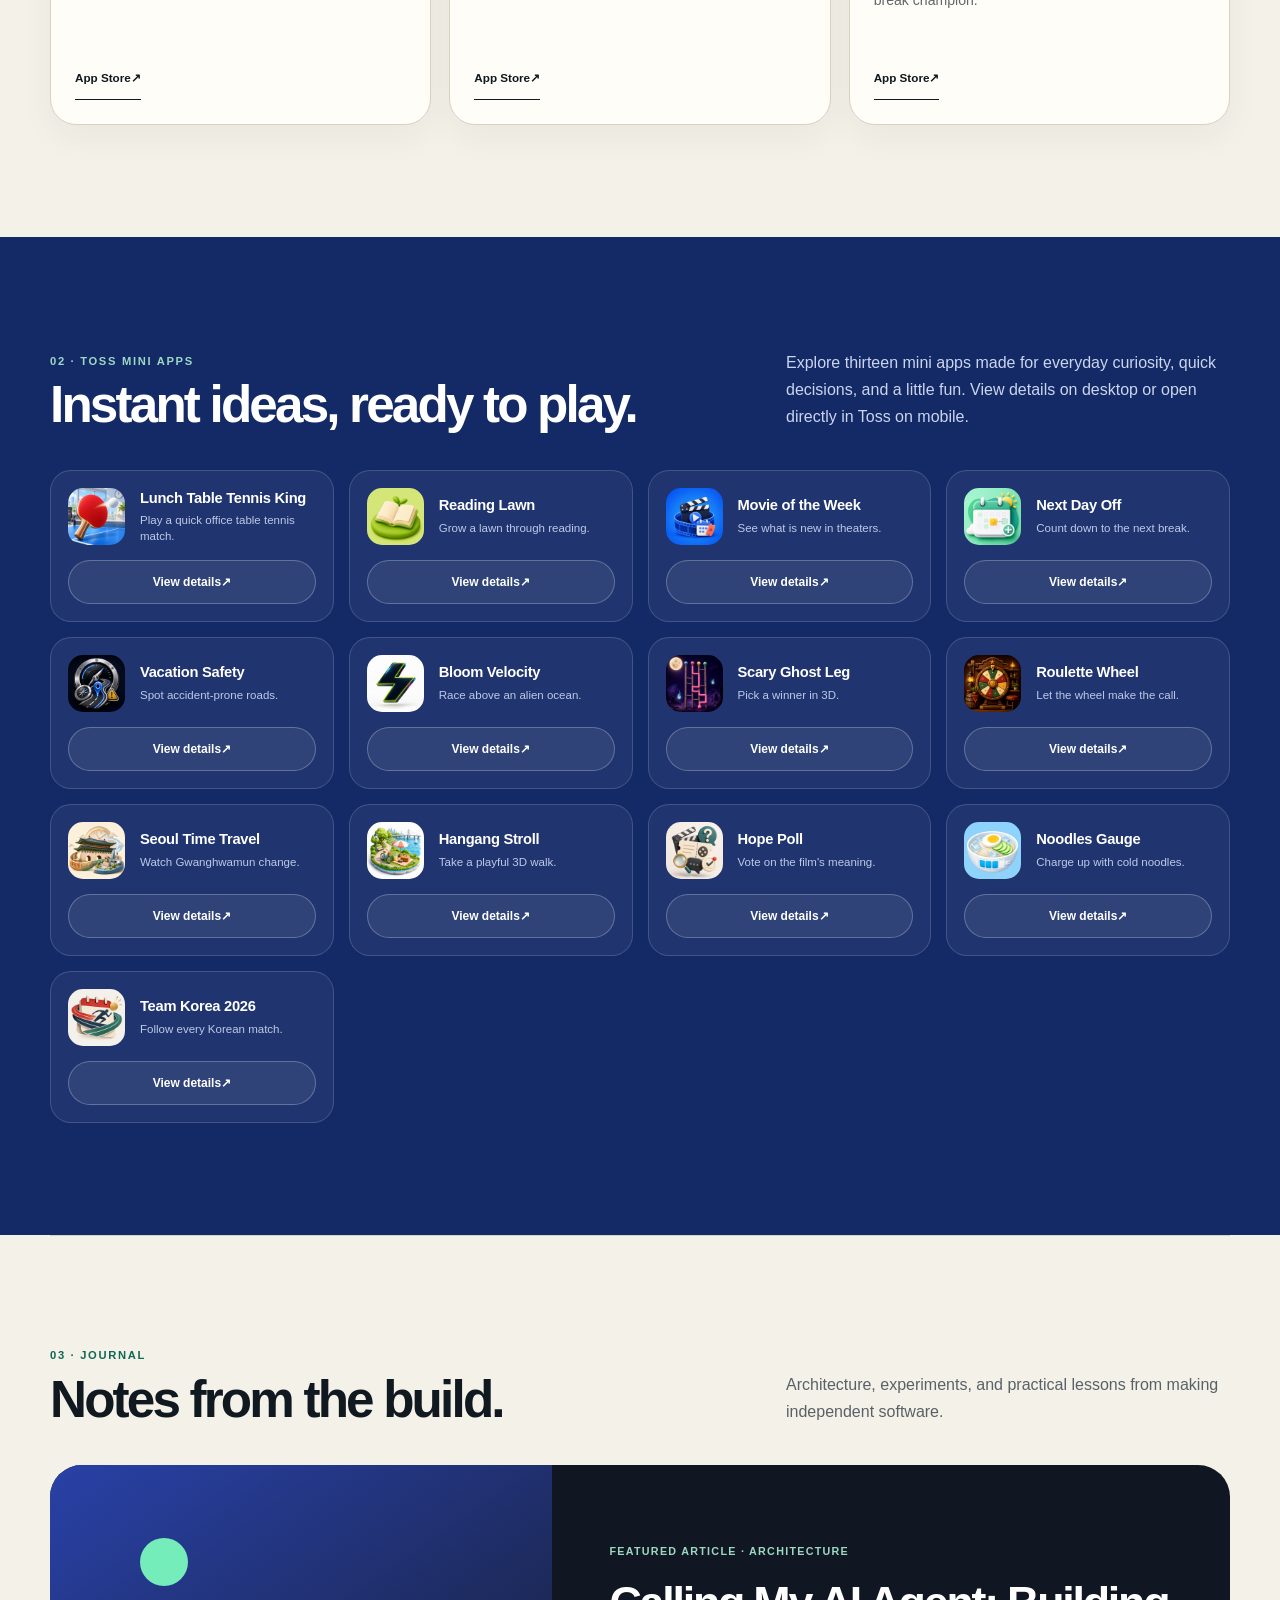
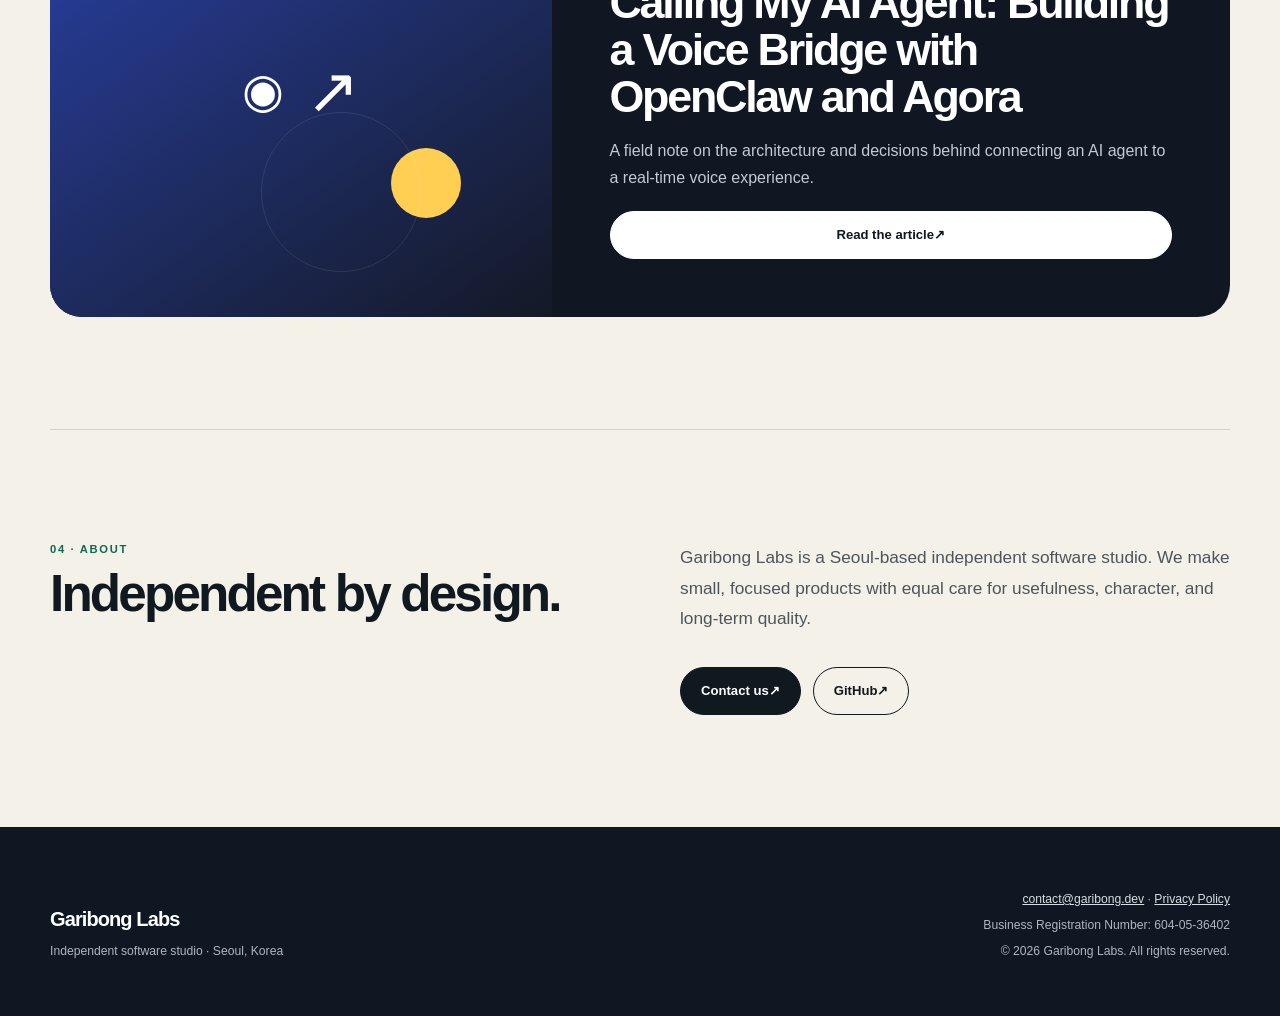
==== commit 30ec545d: "feat: add desktop Toss mini app detail links" ====
--- a/index.html
+++ b/index.html
@@ -253,8 +253,9 @@
               <h2 id="toss-title">Instant ideas, ready to play.</h2>
             </div>
             <p>
-              Open Toss and search by name to find thirteen live mini apps made
-              for everyday curiosity, quick decisions, and a little fun.
+              Explore thirteen mini apps made for everyday curiosity, quick
+              decisions, and a little fun. View details on desktop or open
+              directly in Toss on mobile.
             </p>
           </div>
           <ul class="mini-grid" aria-label="Live Toss mini apps">
@@ -277,6 +278,14 @@
                 aria-label="Open in Toss — Lunch Table Tennis King"
                 >Open in Toss <span aria-hidden="true">↗</span></a
               >
+              <a
+                class="mini-detail"
+                href="https://tossminiapp.com/d/table-tennis-game?referrer=miniapp_detail_share"
+                target="_blank"
+                rel="noopener noreferrer"
+                aria-label="View details — Lunch Table Tennis King (opens in a new tab)"
+                >View details <span aria-hidden="true">↗</span></a
+              >
             </li>
             <li class="mini-card">
               <img
@@ -297,6 +306,14 @@
                 aria-label="Open in Toss — Reading Lawn"
                 >Open in Toss <span aria-hidden="true">↗</span></a
               >
+              <a
+                class="mini-detail"
+                href="https://tossminiapp.com/d/reading-lawn?referrer=miniapp_detail_share"
+                target="_blank"
+                rel="noopener noreferrer"
+                aria-label="View details — Reading Lawn (opens in a new tab)"
+                >View details <span aria-hidden="true">↗</span></a
+              >
             </li>
             <li class="mini-card">
               <img
@@ -317,6 +334,14 @@
                 aria-label="Open in Toss — Movie of the Week"
                 >Open in Toss <span aria-hidden="true">↗</span></a
               >
+              <a
+                class="mini-detail"
+                href="https://tossminiapp.com/d/movie-oftheweek?referrer=miniapp_detail_share"
+                target="_blank"
+                rel="noopener noreferrer"
+                aria-label="View details — Movie of the Week (opens in a new tab)"
+                >View details <span aria-hidden="true">↗</span></a
+              >
             </li>
             <li class="mini-card">
               <img
@@ -337,6 +362,14 @@
                 aria-label="Open in Toss — Next Day Off"
                 >Open in Toss <span aria-hidden="true">↗</span></a
               >
+              <a
+                class="mini-detail"
+                href="https://tossminiapp.com/d/offday-calendar?referrer=miniapp_detail_share"
+                target="_blank"
+                rel="noopener noreferrer"
+                aria-label="View details — Next Day Off (opens in a new tab)"
+                >View details <span aria-hidden="true">↗</span></a
+              >
             </li>
             <li class="mini-card">
               <img
@@ -357,6 +390,14 @@
                 aria-label="Open in Toss — Vacation Safety"
                 >Open in Toss <span aria-hidden="true">↗</span></a
               >
+              <a
+                class="mini-detail"
+                href="https://tossminiapp.com/d/vacation-safety-map?referrer=miniapp_detail_share"
+                target="_blank"
+                rel="noopener noreferrer"
+                aria-label="View details — Vacation Safety (opens in a new tab)"
+                >View details <span aria-hidden="true">↗</span></a
+              >
             </li>
             <li class="mini-card">
               <img
@@ -377,6 +418,14 @@
                 aria-label="Open in Toss — Bloom Velocity"
                 >Open in Toss <span aria-hidden="true">↗</span></a
               >
+              <a
+                class="mini-detail"
+                href="https://tossminiapp.com/d/ghost-leg-3d?referrer=miniapp_detail_share"
+                target="_blank"
+                rel="noopener noreferrer"
+                aria-label="View details — Bloom Velocity (opens in a new tab)"
+                >View details <span aria-hidden="true">↗</span></a
+              >
             </li>
             <li class="mini-card">
               <img
@@ -397,6 +446,14 @@
                 aria-label="Open in Toss — Scary Ghost Leg"
                 >Open in Toss <span aria-hidden="true">↗</span></a
               >
+              <a
+                class="mini-detail"
+                href="https://tossminiapp.com/d/scary-ghost-leg?referrer=miniapp_detail_share"
+                target="_blank"
+                rel="noopener noreferrer"
+                aria-label="View details — Scary Ghost Leg (opens in a new tab)"
+                >View details <span aria-hidden="true">↗</span></a
+              >
             </li>
             <li class="mini-card">
               <img
@@ -417,6 +474,14 @@
                 aria-label="Open in Toss — Roulette Wheel"
                 >Open in Toss <span aria-hidden="true">↗</span></a
               >
+              <a
+                class="mini-detail"
+                href="https://tossminiapp.com/d/roulette-wheel?referrer=miniapp_detail_share"
+                target="_blank"
+                rel="noopener noreferrer"
+                aria-label="View details — Roulette Wheel (opens in a new tab)"
+                >View details <span aria-hidden="true">↗</span></a
+              >
             </li>
             <li class="mini-card">
               <img
@@ -437,6 +502,14 @@
                 aria-label="Open in Toss — Seoul Time Travel"
                 >Open in Toss <span aria-hidden="true">↗</span></a
               >
+              <a
+                class="mini-detail"
+                href="https://tossminiapp.com/d/seoul-time-travel?referrer=miniapp_detail_share"
+                target="_blank"
+                rel="noopener noreferrer"
+                aria-label="View details — Seoul Time Travel (opens in a new tab)"
+                >View details <span aria-hidden="true">↗</span></a
+              >
             </li>
             <li class="mini-card">
               <img
@@ -457,6 +530,14 @@
                 aria-label="Open in Toss — Hangang Stroll"
                 >Open in Toss <span aria-hidden="true">↗</span></a
               >
+              <a
+                class="mini-detail"
+                href="https://tossminiapp.com/d/find-hidden-objects?referrer=miniapp_detail_share"
+                target="_blank"
+                rel="noopener noreferrer"
+                aria-label="View details — Hangang Stroll (opens in a new tab)"
+                >View details <span aria-hidden="true">↗</span></a
+              >
             </li>
             <li class="mini-card">
               <img
@@ -477,6 +558,14 @@
                 aria-label="Open in Toss — Hope Poll"
                 >Open in Toss <span aria-hidden="true">↗</span></a
               >
+              <a
+                class="mini-detail"
+                href="https://tossminiapp.com/d/movie-hope?referrer=miniapp_detail_share"
+                target="_blank"
+                rel="noopener noreferrer"
+                aria-label="View details — Hope Poll (opens in a new tab)"
+                >View details <span aria-hidden="true">↗</span></a
+              >
             </li>
             <li class="mini-card">
               <img
@@ -497,6 +586,14 @@
                 aria-label="Open in Toss — Noodles Gauge"
                 >Open in Toss <span aria-hidden="true">↗</span></a
               >
+              <a
+                class="mini-detail"
+                href="https://tossminiapp.com/d/cold-noodles-gauge?referrer=miniapp_detail_share"
+                target="_blank"
+                rel="noopener noreferrer"
+                aria-label="View details — Noodles Gauge (opens in a new tab)"
+                >View details <span aria-hidden="true">↗</span></a
+              >
             </li>
             <li class="mini-card">
               <img
@@ -516,6 +613,14 @@
                 href="intoss://asian-games-2026"
                 aria-label="Open in Toss — Team Korea 2026"
                 >Open in Toss <span aria-hidden="true">↗</span></a
+              >
+              <a
+                class="mini-detail"
+                href="https://tossminiapp.com/d/asian-games-2026?referrer=miniapp_detail_share"
+                target="_blank"
+                rel="noopener noreferrer"
+                aria-label="View details — Team Korea 2026 (opens in a new tab)"
+                >View details <span aria-hidden="true">↗</span></a
               >
             </li>
           </ul>
--- a/style.css
+++ b/style.css
@@ -363,7 +363,8 @@
 }
 .mini-card {
   min-height: 152px;
-  display: flex;
+  display: grid;
+  grid-template-columns: auto minmax(0, 1fr);
   align-items: center;
   gap: 15px;
   padding: 17px;
@@ -388,6 +389,22 @@
   color: #bec9e7;
   font-size: 0.72rem;
   line-height: 1.35;
+}
+.mini-link,
+.mini-detail {
+  grid-column: 1 / -1;
+  display: inline-flex;
+  align-items: center;
+  justify-content: center;
+  min-height: 44px;
+  padding: 10px 14px;
+  border: 1px solid #ffffff40;
+  border-radius: 999px;
+  background: #ffffff12;
+  color: #fff;
+  font-size: 0.75rem;
+  font-weight: 850;
+  text-decoration: none;
 }
 .mini-link {
   display: none;
@@ -500,6 +517,8 @@
 }
 .button:focus-visible,
 .card-link:focus-visible,
+.mini-link:focus-visible,
+.mini-detail:focus-visible,
 .nav-list a:focus-visible,
 .wordmark:focus-visible,
 .footer-meta a:focus-visible,
@@ -635,23 +654,12 @@
   }
   .mini-card {
     min-height: 158px;
-    display: grid;
-    grid-template-columns: auto 1fr;
   }
   .mini-link {
-    grid-column: 1 / -1;
     display: inline-flex;
-    align-items: center;
-    justify-content: center;
-    min-height: 44px;
-    padding: 10px 14px;
-    border: 1px solid #ffffff40;
-    border-radius: 999px;
-    background: #ffffff12;
-    color: #fff;
-    font-size: 0.75rem;
-    font-weight: 850;
-    text-decoration: none;
+  }
+  .mini-detail {
+    display: none;
   }
   .journal-copy {
     padding: 30px 24px 34px;
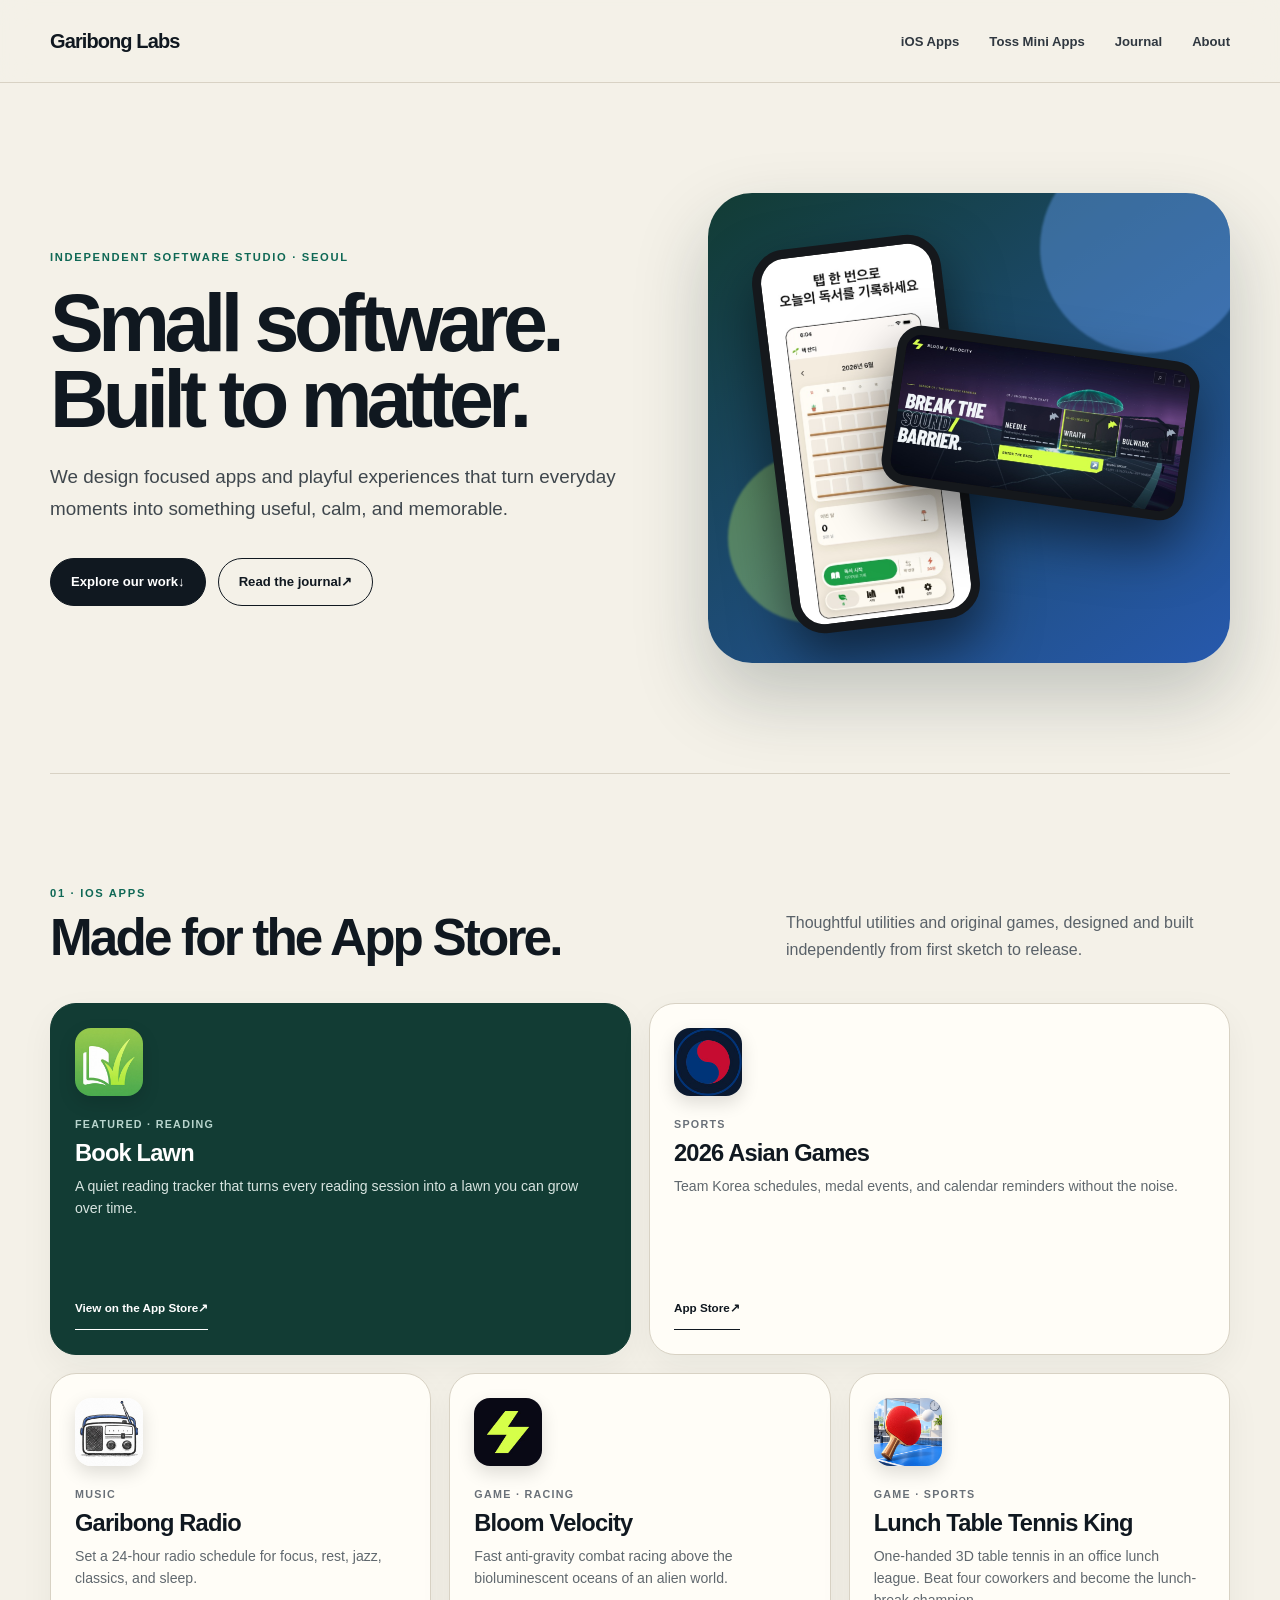
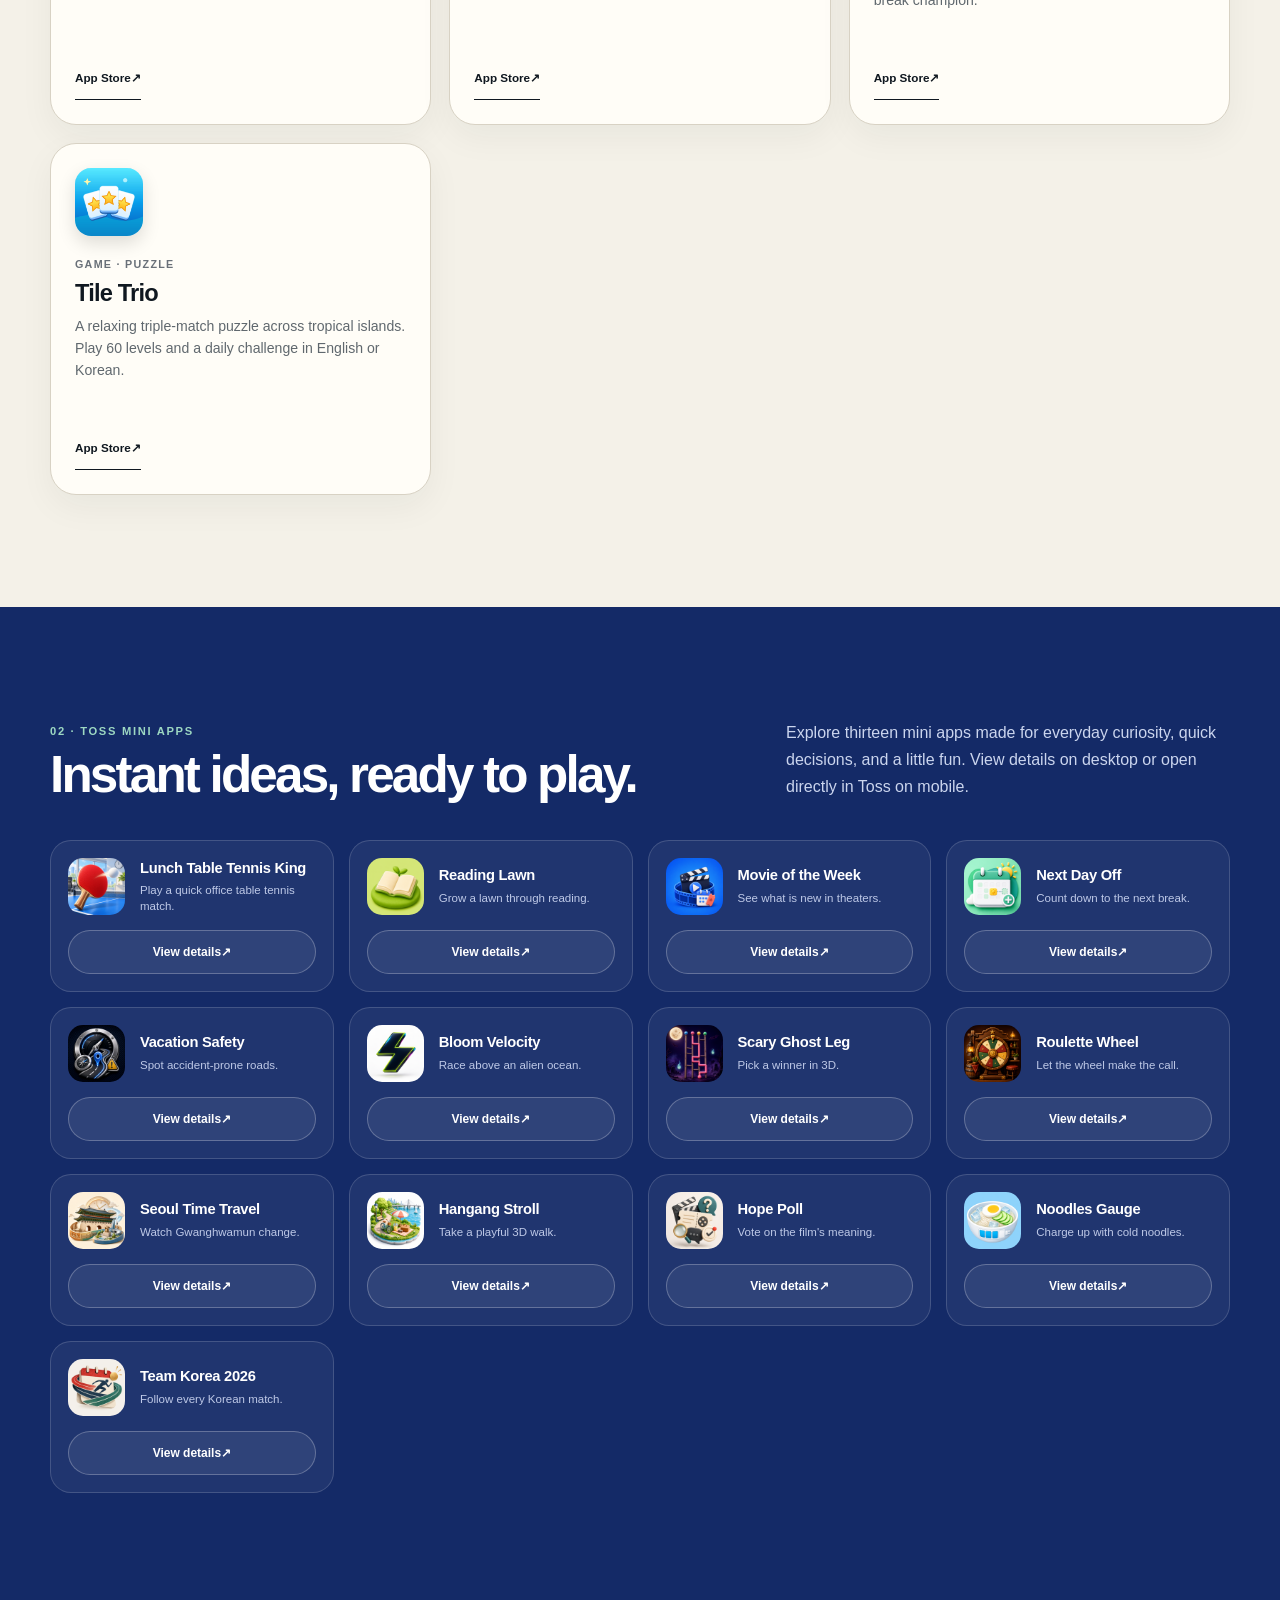
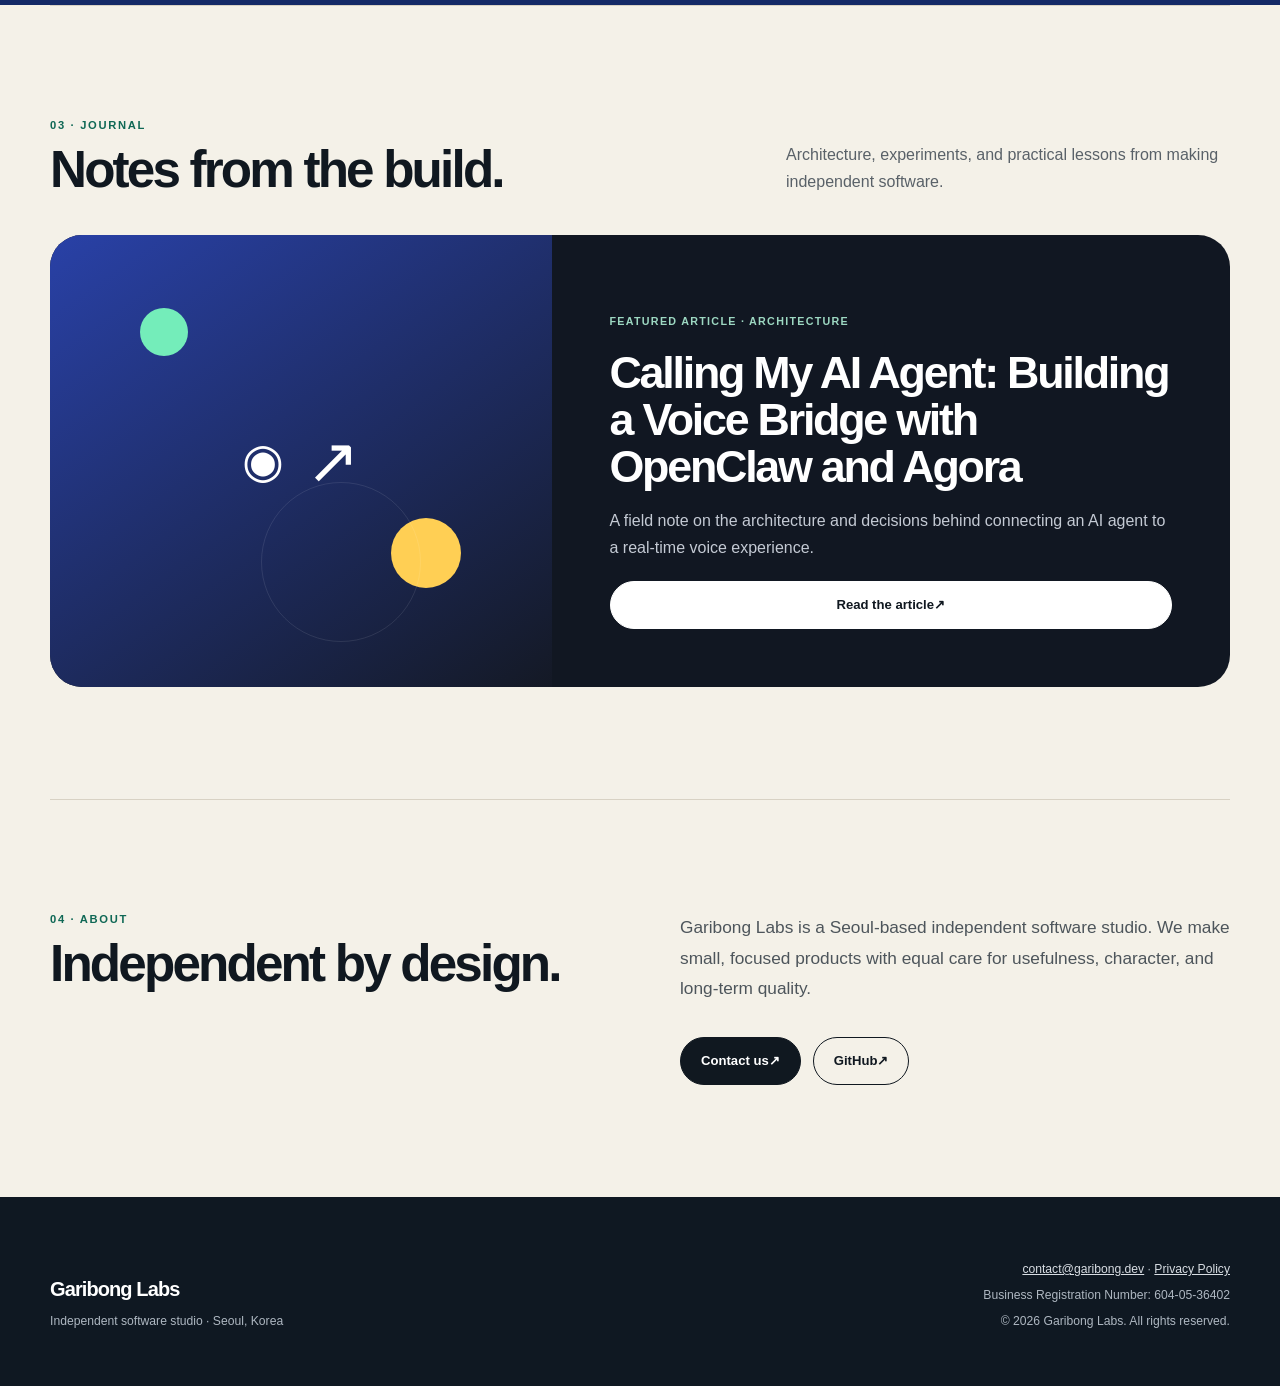
==== commit aa74cc31: "content: add Tile Trio iOS release" ====
--- a/index.html
+++ b/index.html
@@ -238,6 +238,34 @@
               >App Store <span aria-hidden="true">↗</span></a
             >
           </article>
+
+          <article class="product-card">
+            <div>
+              <img
+                class="app-icon"
+                src="/assets/ios/tile-trio.jpg"
+                alt=""
+                width="512"
+                height="512"
+                loading="lazy"
+                decoding="async"
+              />
+              <p class="card-kicker">Game · Puzzle</p>
+              <h3>Tile Trio</h3>
+              <p>
+                A relaxing triple-match puzzle across tropical islands. Play
+                60 levels and a daily challenge in English or Korean.
+              </p>
+            </div>
+            <a
+              class="card-link"
+              href="https://apps.apple.com/app/id6819204712"
+              target="_blank"
+              rel="noopener noreferrer"
+              aria-label="View Tile Trio on the App Store"
+              >App Store <span aria-hidden="true">↗</span></a
+            >
+          </article>
         </div>
       </section>
 
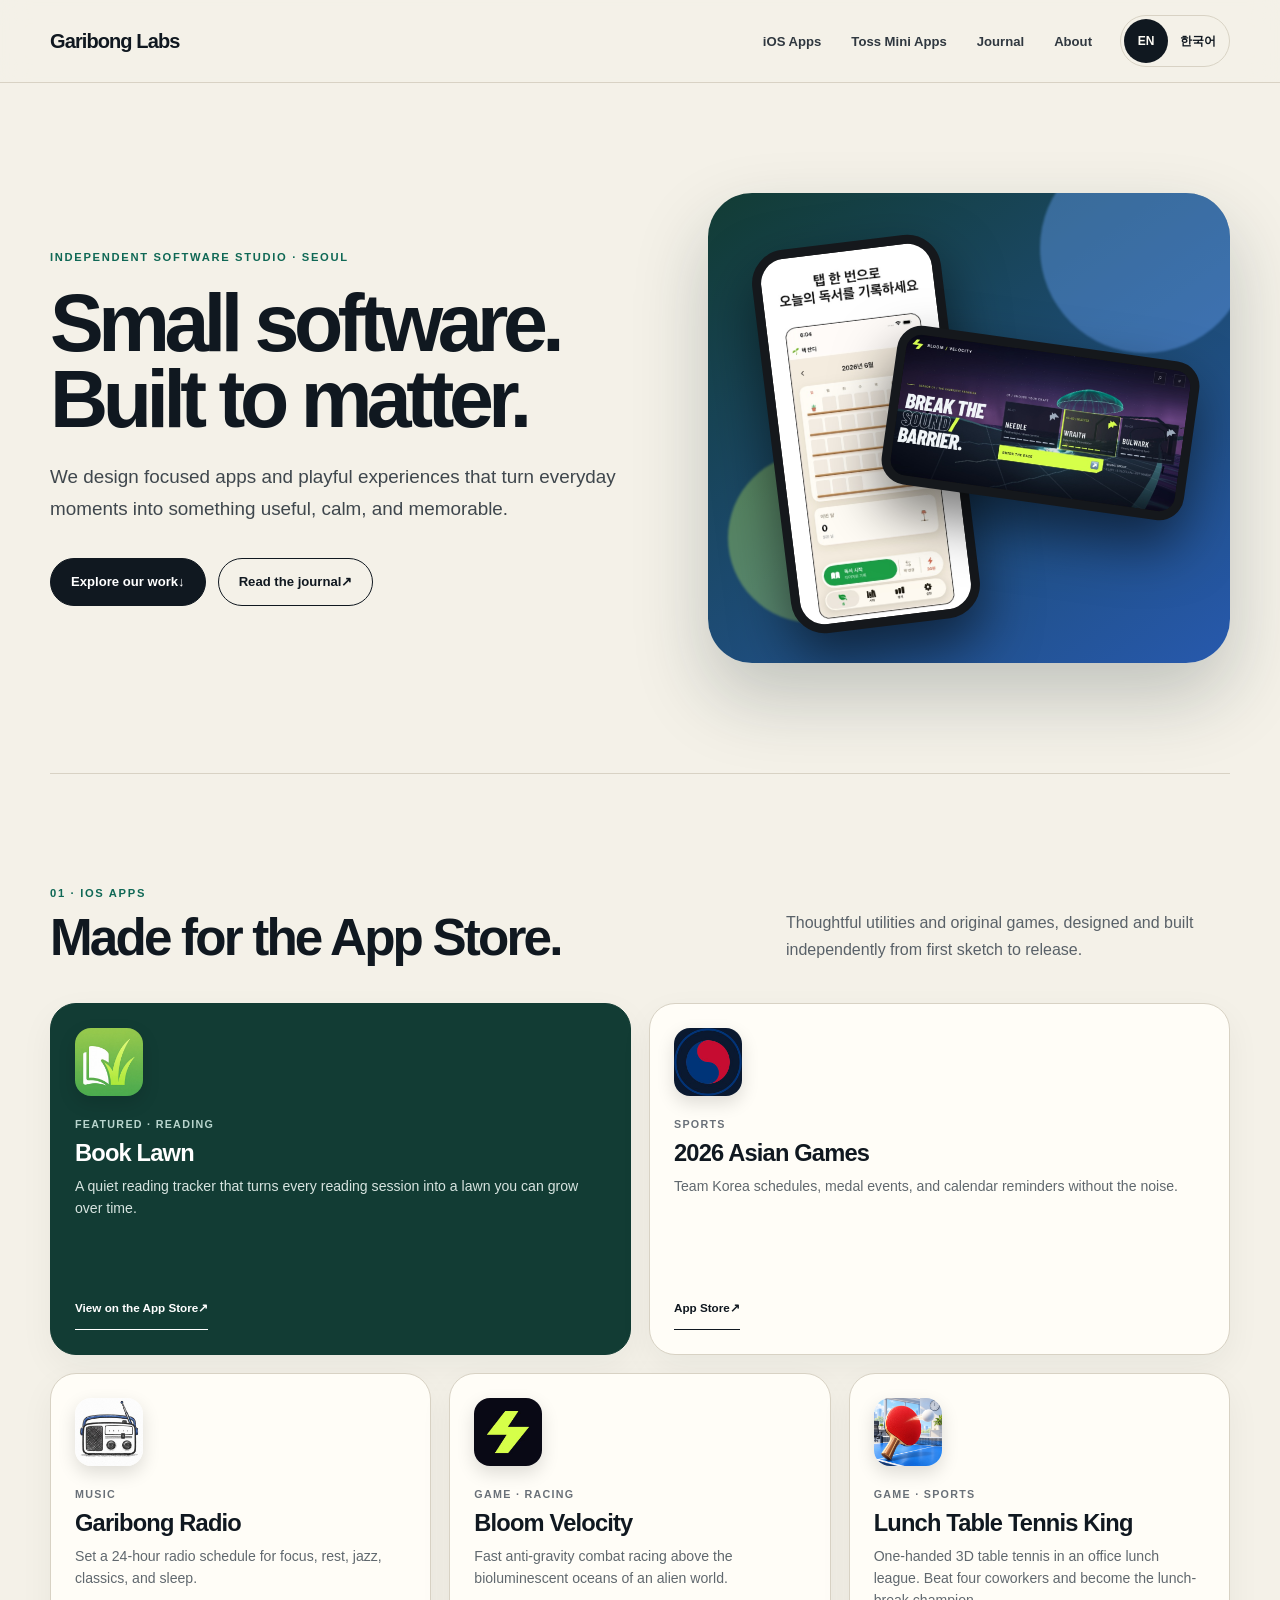
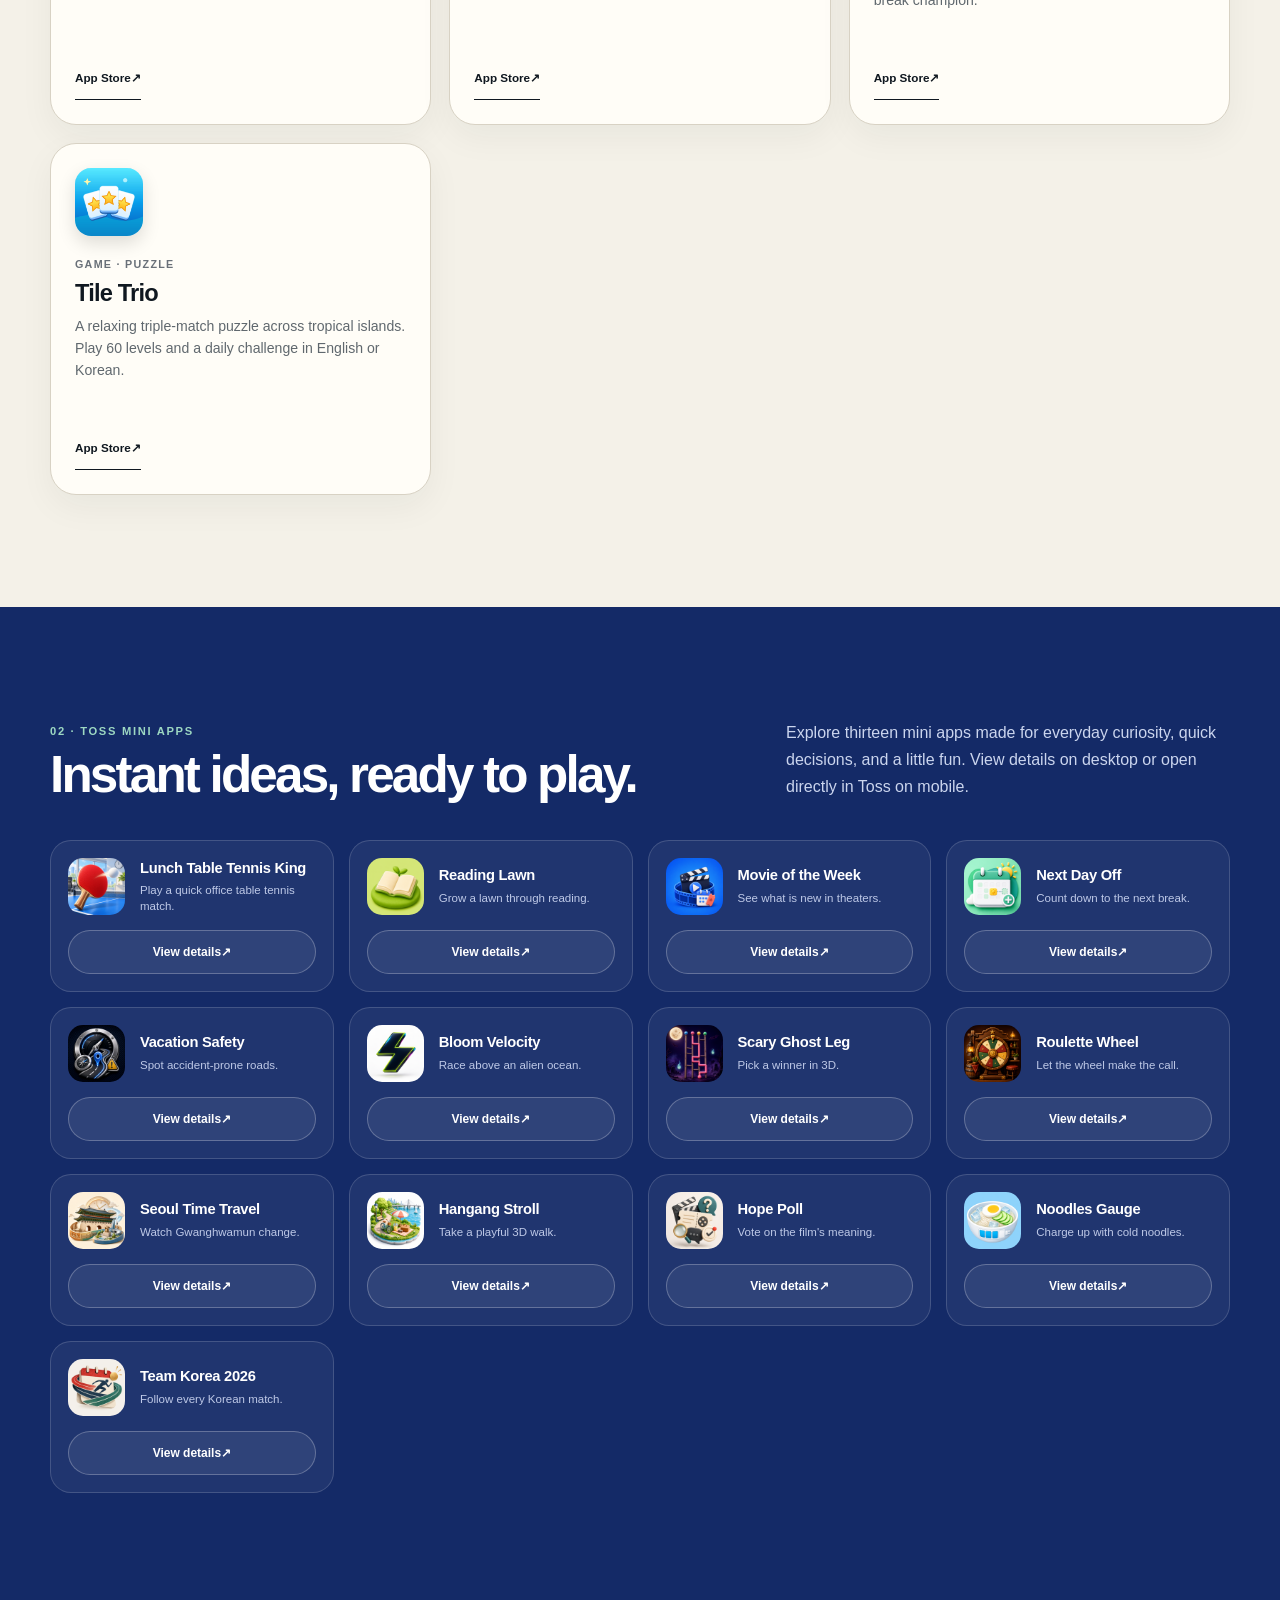
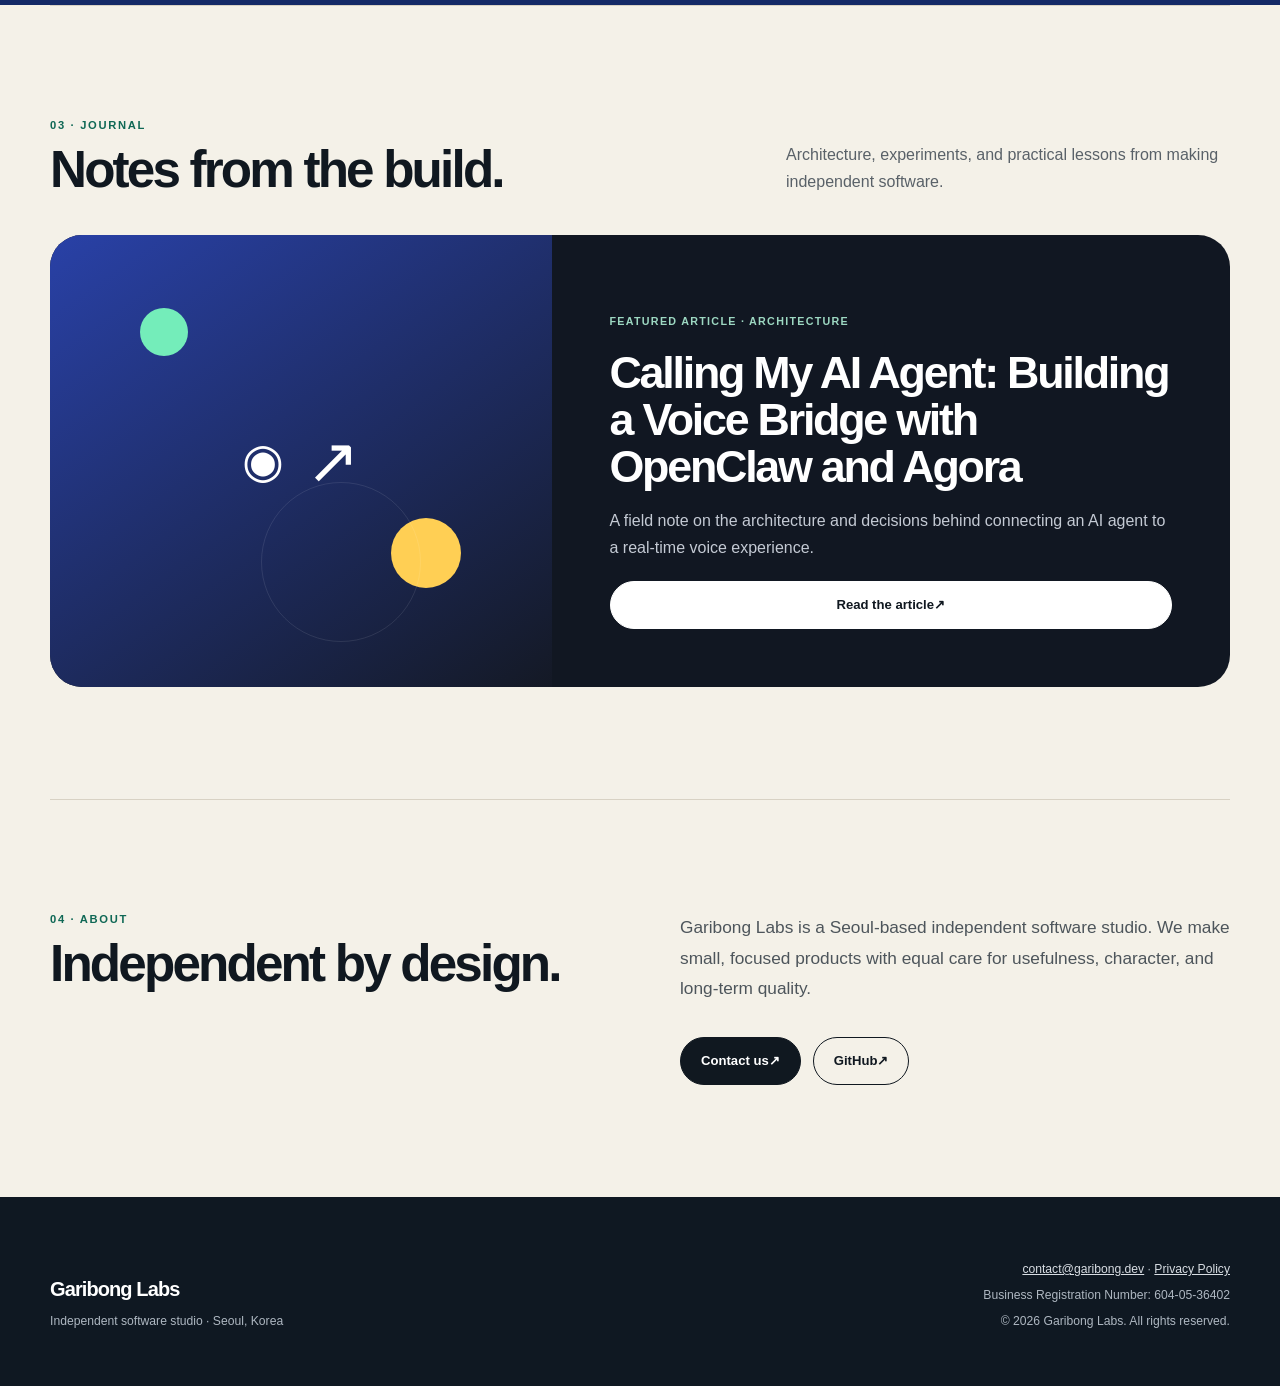
==== commit 3a17ec66: "feat: add English and Korean homepage language switch" ====
--- a/index.html
+++ b/index.html
@@ -24,22 +24,26 @@
     <link rel="stylesheet" href="/style.css" />
   </head>
   <body>
-    <a class="skip-link" href="#main-content">Skip to content</a>
+    <a class="skip-link" href="#main-content"><span data-i18n="skip">Skip to content</span></a>
     <header class="site-header">
       <div class="shell header-inner">
-        <a class="wordmark" href="#top" aria-label="Garibong Labs, home"
-          >Garibong Labs</a
+        <a class="wordmark" href="#top" aria-label="Garibong Labs, home" data-i18n-aria-label="a11y.0"
+          ><span data-i18n="studio">Garibong Labs</span></a
         >
-        <nav aria-label="Primary navigation">
+        <div class="language-switch" role="group" aria-label="Language" hidden>
+          <button type="button" data-language="en" aria-pressed="true" lang="en">EN</button>
+          <button type="button" data-language="ko" aria-pressed="false" lang="ko">한국어</button>
+        </div>
+        <nav aria-label="Primary navigation" data-i18n-aria-label="a11y.1">
           <ul class="nav-list">
-            <li><a href="#ios-apps">iOS Apps</a></li>
-            <li><a href="#toss-apps">Toss Mini Apps</a></li>
-            <li><a href="#journal">Journal</a></li>
-            <li><a href="#about">About</a></li>
+            <li><a href="#ios-apps"><span data-i18n="nav.ios">iOS Apps</span></a></li>
+            <li><a href="#toss-apps"><span data-i18n="nav.toss">Toss Mini Apps</span></a></li>
+            <li><a href="#journal"><span data-i18n="nav.journal">Journal</span></a></li>
+            <li><a href="#about"><span data-i18n="nav.about">About</span></a></li>
           </ul>
         </nav>
         <a class="nav-cta" href="#ios-apps"
-          >Explore work <span aria-hidden="true">↓</span></a
+          ><span data-i18n="nav.explore">Explore work</span> <span aria-hidden="true">↓</span></a
         >
       </div>
     </header>
@@ -47,31 +51,31 @@
     <main id="main-content">
       <section class="hero shell" id="top" aria-labelledby="hero-title">
         <div class="hero-copy">
-          <p class="eyebrow">Independent software studio · Seoul</p>
-          <h1 id="hero-title">Small software.<br />Built to matter.</h1>
+          <p class="eyebrow"><span data-i18n="hero.eyebrow">Independent software studio · Seoul</span></p>
+          <h1 id="hero-title"><span data-i18n="hero.line1">Small software.</span><br /><span data-i18n="hero.line2">Built to matter.</span></h1>
           <p class="hero-lede">
-            We design focused apps and playful experiences that turn everyday
-            moments into something useful, calm, and memorable.
+            <span data-i18n="hero.description">We design focused apps and playful experiences that turn everyday
+            moments into something useful, calm, and memorable.</span>
           </p>
           <div class="button-row">
             <a class="button button--dark" href="#ios-apps"
-              >Explore our work <span aria-hidden="true">↓</span></a
+              ><span data-i18n="hero.explore">Explore our work</span> <span aria-hidden="true">↓</span></a
             >
             <a class="button button--outline" href="#journal"
-              >Read the journal <span aria-hidden="true">↗</span></a
+              ><span data-i18n="hero.journal">Read the journal</span> <span aria-hidden="true">↗</span></a
             >
           </div>
         </div>
         <div
           class="hero-art"
-          aria-label="Book Lawn and Bloom Velocity app previews"
+          aria-label="Book Lawn and Bloom Velocity app previews" data-i18n-aria-label="a11y.2"
         >
           <div class="glow glow--one" aria-hidden="true"></div>
           <div class="glow glow--two" aria-hidden="true"></div>
           <figure class="device device--portrait">
             <img
               src="/assets/ios/book-lawn-screen.jpg"
-              alt="Book Lawn reading tracker screen"
+              alt="Book Lawn reading tracker screen" data-i18n-alt="a11y.3"
               width="444"
               height="960"
             />
@@ -79,7 +83,7 @@
           <figure class="device device--landscape">
             <img
               src="/assets/ios/bloom-screen.jpg"
-              alt="Bloom Velocity anti-gravity racing game screen"
+              alt="Bloom Velocity anti-gravity racing game screen" data-i18n-alt="a11y.4"
               width="960"
               height="444"
             />
@@ -90,12 +94,12 @@
       <section class="section shell" id="ios-apps" aria-labelledby="ios-title">
         <div class="section-heading">
           <div>
-            <p class="eyebrow">01 · iOS Apps</p>
-            <h2 id="ios-title">Made for the App Store.</h2>
+            <p class="eyebrow"><span data-i18n="ios.eyebrow">01 · iOS Apps</span></p>
+            <h2 id="ios-title"><span data-i18n="ios.title">Made for the App Store.</span></h2>
           </div>
           <p>
-            Thoughtful utilities and original games, designed and built
-            independently from first sketch to release.
+            <span data-i18n="ios.description">Thoughtful utilities and original games, designed and built
+            independently from first sketch to release.</span>
           </p>
         </div>
         <div class="ios-grid">
@@ -110,11 +114,11 @@
                 loading="lazy"
                 decoding="async"
               />
-              <p class="card-kicker">Featured · Reading</p>
-              <h3>Book Lawn</h3>
+              <p class="card-kicker"><span data-i18n="ios.featured">Featured · Reading</span></p>
+              <h3><span data-i18n="app.book">Book Lawn</span></h3>
               <p>
-                A quiet reading tracker that turns every reading session into a
-                lawn you can grow over time.
+                <span data-i18n="app.book.description">A quiet reading tracker that turns every reading session into a
+                lawn you can grow over time.</span>
               </p>
             </div>
             <a
@@ -122,8 +126,8 @@
               href="https://apps.apple.com/app/book-lawn-reading-tracker/id6757746167"
               target="_blank"
               rel="noopener noreferrer"
-              aria-label="View on the App Store — Book Lawn"
-              >View on the App Store <span aria-hidden="true">↗</span></a
+              aria-label="View on the App Store — Book Lawn" data-i18n-aria-label="a11y.5"
+              ><span data-i18n="ios.store.featured">View on the App Store</span> <span aria-hidden="true">↗</span></a
             >
           </article>
 
@@ -138,11 +142,11 @@
                 loading="lazy"
                 decoding="async"
               />
-              <p class="card-kicker">Sports</p>
-              <h3>2026 Asian Games</h3>
+              <p class="card-kicker"><span data-i18n="category.sports">Sports</span></p>
+              <h3><span data-i18n="app.asian">2026 Asian Games</span></h3>
               <p>
-                Team Korea schedules, medal events, and calendar reminders
-                without the noise.
+                <span data-i18n="app.asian.description">Team Korea schedules, medal events, and calendar reminders
+                without the noise.</span>
               </p>
             </div>
             <a
@@ -150,8 +154,8 @@
               href="https://apps.apple.com/app/2026-%EC%95%84%EC%8B%9C%EC%95%88%EA%B2%8C%EC%9E%84-%ED%95%9C%EA%B5%AD%ED%8C%80-%EC%9D%BC%EC%A0%95/id6811900002"
               target="_blank"
               rel="noopener noreferrer"
-              aria-label="View 2026 Asian Games on the App Store"
-              >App Store <span aria-hidden="true">↗</span></a
+              aria-label="View 2026 Asian Games on the App Store" data-i18n-aria-label="a11y.6"
+              ><span data-i18n="ios.store">App Store</span> <span aria-hidden="true">↗</span></a
             >
           </article>
 
@@ -166,11 +170,11 @@
                 loading="lazy"
                 decoding="async"
               />
-              <p class="card-kicker">Music</p>
-              <h3>Garibong Radio</h3>
+              <p class="card-kicker"><span data-i18n="category.music">Music</span></p>
+              <h3><span data-i18n="app.radio">Garibong Radio</span></h3>
               <p>
-                Set a 24-hour radio schedule for focus, rest, jazz, classics,
-                and sleep.
+                <span data-i18n="app.radio.description">Set a 24-hour radio schedule for focus, rest, jazz, classics,
+                and sleep.</span>
               </p>
             </div>
             <a
@@ -178,8 +182,8 @@
               href="https://apps.apple.com/kr/app/id6757255846"
               target="_blank"
               rel="noopener noreferrer"
-              aria-label="View Garibong Radio on the App Store"
-              >App Store <span aria-hidden="true">↗</span></a
+              aria-label="View Garibong Radio on the App Store" data-i18n-aria-label="a11y.7"
+              ><span data-i18n="ios.store">App Store</span> <span aria-hidden="true">↗</span></a
             >
           </article>
 
@@ -194,11 +198,11 @@
                 loading="lazy"
                 decoding="async"
               />
-              <p class="card-kicker">Game · Racing</p>
-              <h3>Bloom Velocity</h3>
+              <p class="card-kicker"><span data-i18n="category.racing">Game · Racing</span></p>
+              <h3><span data-i18n="app.bloom">Bloom Velocity</span></h3>
               <p>
-                Fast anti-gravity combat racing above the bioluminescent oceans
-                of an alien world.
+                <span data-i18n="app.bloom.description">Fast anti-gravity combat racing above the bioluminescent oceans
+                of an alien world.</span>
               </p>
             </div>
             <a
@@ -206,8 +210,8 @@
               href="https://apps.apple.com/app/bloom-velocity/id6809160127"
               target="_blank"
               rel="noopener noreferrer"
-              aria-label="View Bloom Velocity on the App Store"
-              >App Store <span aria-hidden="true">↗</span></a
+              aria-label="View Bloom Velocity on the App Store" data-i18n-aria-label="a11y.8"
+              ><span data-i18n="ios.store">App Store</span> <span aria-hidden="true">↗</span></a
             >
           </article>
 
@@ -222,11 +226,11 @@
                 loading="lazy"
                 decoding="async"
               />
-              <p class="card-kicker">Game · Sports</p>
-              <h3>Lunch Table Tennis King</h3>
+              <p class="card-kicker"><span data-i18n="category.sportsgame">Game · Sports</span></p>
+              <h3><span data-i18n="app.tennis">Lunch Table Tennis King</span></h3>
               <p>
-                One-handed 3D table tennis in an office lunch league. Beat four
-                coworkers and become the lunch-break champion.
+                <span data-i18n="app.tennis.description">One-handed 3D table tennis in an office lunch league. Beat four
+                coworkers and become the lunch-break champion.</span>
               </p>
             </div>
             <a
@@ -234,8 +238,8 @@
               href="https://apps.apple.com/app/id6819986217"
               target="_blank"
               rel="noopener noreferrer"
-              aria-label="View Lunch Table Tennis King on the App Store"
-              >App Store <span aria-hidden="true">↗</span></a
+              aria-label="View Lunch Table Tennis King on the App Store" data-i18n-aria-label="a11y.9"
+              ><span data-i18n="ios.store">App Store</span> <span aria-hidden="true">↗</span></a
             >
           </article>
 
@@ -250,11 +254,11 @@
                 loading="lazy"
                 decoding="async"
               />
-              <p class="card-kicker">Game · Puzzle</p>
-              <h3>Tile Trio</h3>
+              <p class="card-kicker"><span data-i18n="category.puzzle">Game · Puzzle</span></p>
+              <h3><span data-i18n="app.tile">Tile Trio</span></h3>
               <p>
-                A relaxing triple-match puzzle across tropical islands. Play
-                60 levels and a daily challenge in English or Korean.
+                <span data-i18n="app.tile.description">A relaxing triple-match puzzle across tropical islands. Play
+                60 levels and a daily challenge in English or Korean.</span>
               </p>
             </div>
             <a
@@ -262,8 +266,8 @@
               href="https://apps.apple.com/app/id6819204712"
               target="_blank"
               rel="noopener noreferrer"
-              aria-label="View Tile Trio on the App Store"
-              >App Store <span aria-hidden="true">↗</span></a
+              aria-label="View Tile Trio on the App Store" data-i18n-aria-label="a11y.10"
+              ><span data-i18n="ios.store">App Store</span> <span aria-hidden="true">↗</span></a
             >
           </article>
         </div>
@@ -277,16 +281,16 @@
         <div class="shell">
           <div class="section-heading section-heading--light">
             <div>
-              <p class="eyebrow eyebrow--light">02 · Toss Mini Apps</p>
-              <h2 id="toss-title">Instant ideas, ready to play.</h2>
+              <p class="eyebrow eyebrow--light"><span data-i18n="toss.eyebrow">02 · Toss Mini Apps</span></p>
+              <h2 id="toss-title"><span data-i18n="toss.title">Instant ideas, ready to play.</span></h2>
             </div>
             <p>
-              Explore thirteen mini apps made for everyday curiosity, quick
+              <span data-i18n="toss.description">Explore thirteen mini apps made for everyday curiosity, quick
               decisions, and a little fun. View details on desktop or open
-              directly in Toss on mobile.
+              directly in Toss on mobile.</span>
             </p>
           </div>
-          <ul class="mini-grid" aria-label="Live Toss mini apps">
+          <ul class="mini-grid" aria-label="Live Toss mini apps" data-i18n-aria-label="a11y.11">
             <li class="mini-card">
               <img
                 src="/assets/toss/lunch-table-tennis-king.png"
@@ -297,22 +301,22 @@
                 decoding="async"
               />
               <div>
-                <h3>Lunch Table Tennis King</h3>
-                <p>Play a quick office table tennis match.</p>
+                <h3><span data-i18n="app.tennis">Lunch Table Tennis King</span></h3>
+                <p><span data-i18n="toss.tennis.description">Play a quick office table tennis match.</span></p>
               </div>
               <a
                 class="mini-link"
                 href="intoss://table-tennis-game"
-                aria-label="Open in Toss — Lunch Table Tennis King"
-                >Open in Toss <span aria-hidden="true">↗</span></a
+                aria-label="Open in Toss — Lunch Table Tennis King" data-i18n-aria-label="a11y.12"
+                ><span data-i18n="toss.open">Open in Toss</span> <span aria-hidden="true">↗</span></a
               >
               <a
                 class="mini-detail"
                 href="https://tossminiapp.com/d/table-tennis-game?referrer=miniapp_detail_share"
                 target="_blank"
                 rel="noopener noreferrer"
-                aria-label="View details — Lunch Table Tennis King (opens in a new tab)"
-                >View details <span aria-hidden="true">↗</span></a
+                aria-label="View details — Lunch Table Tennis King (opens in a new tab)" data-i18n-aria-label="a11y.13"
+                ><span data-i18n="toss.details">View details</span> <span aria-hidden="true">↗</span></a
               >
             </li>
             <li class="mini-card">
@@ -325,22 +329,22 @@
                 decoding="async"
               />
               <div>
-                <h3>Reading Lawn</h3>
-                <p>Grow a lawn through reading.</p>
+                <h3><span data-i18n="toss.reading">Reading Lawn</span></h3>
+                <p><span data-i18n="toss.reading.description">Grow a lawn through reading.</span></p>
               </div>
               <a
                 class="mini-link"
                 href="intoss://reading-lawn"
-                aria-label="Open in Toss — Reading Lawn"
-                >Open in Toss <span aria-hidden="true">↗</span></a
+                aria-label="Open in Toss — Reading Lawn" data-i18n-aria-label="a11y.14"
+                ><span data-i18n="toss.open">Open in Toss</span> <span aria-hidden="true">↗</span></a
               >
               <a
                 class="mini-detail"
                 href="https://tossminiapp.com/d/reading-lawn?referrer=miniapp_detail_share"
                 target="_blank"
                 rel="noopener noreferrer"
-                aria-label="View details — Reading Lawn (opens in a new tab)"
-                >View details <span aria-hidden="true">↗</span></a
+                aria-label="View details — Reading Lawn (opens in a new tab)" data-i18n-aria-label="a11y.15"
+                ><span data-i18n="toss.details">View details</span> <span aria-hidden="true">↗</span></a
               >
             </li>
             <li class="mini-card">
@@ -353,22 +357,22 @@
                 decoding="async"
               />
               <div>
-                <h3>Movie of the Week</h3>
-                <p>See what is new in theaters.</p>
+                <h3><span data-i18n="toss.movie">Movie of the Week</span></h3>
+                <p><span data-i18n="toss.movie.description">See what is new in theaters.</span></p>
               </div>
               <a
                 class="mini-link"
                 href="intoss://movie-oftheweek"
-                aria-label="Open in Toss — Movie of the Week"
-                >Open in Toss <span aria-hidden="true">↗</span></a
+                aria-label="Open in Toss — Movie of the Week" data-i18n-aria-label="a11y.16"
+                ><span data-i18n="toss.open">Open in Toss</span> <span aria-hidden="true">↗</span></a
               >
               <a
                 class="mini-detail"
                 href="https://tossminiapp.com/d/movie-oftheweek?referrer=miniapp_detail_share"
                 target="_blank"
                 rel="noopener noreferrer"
-                aria-label="View details — Movie of the Week (opens in a new tab)"
-                >View details <span aria-hidden="true">↗</span></a
+                aria-label="View details — Movie of the Week (opens in a new tab)" data-i18n-aria-label="a11y.17"
+                ><span data-i18n="toss.details">View details</span> <span aria-hidden="true">↗</span></a
               >
             </li>
             <li class="mini-card">
@@ -381,22 +385,22 @@
                 decoding="async"
               />
               <div>
-                <h3>Next Day Off</h3>
-                <p>Count down to the next break.</p>
+                <h3><span data-i18n="toss.offday">Next Day Off</span></h3>
+                <p><span data-i18n="toss.offday.description">Count down to the next break.</span></p>
               </div>
               <a
                 class="mini-link"
                 href="intoss://offday-calendar"
-                aria-label="Open in Toss — Next Day Off"
-                >Open in Toss <span aria-hidden="true">↗</span></a
+                aria-label="Open in Toss — Next Day Off" data-i18n-aria-label="a11y.18"
+                ><span data-i18n="toss.open">Open in Toss</span> <span aria-hidden="true">↗</span></a
               >
               <a
                 class="mini-detail"
                 href="https://tossminiapp.com/d/offday-calendar?referrer=miniapp_detail_share"
                 target="_blank"
                 rel="noopener noreferrer"
-                aria-label="View details — Next Day Off (opens in a new tab)"
-                >View details <span aria-hidden="true">↗</span></a
+                aria-label="View details — Next Day Off (opens in a new tab)" data-i18n-aria-label="a11y.19"
+                ><span data-i18n="toss.details">View details</span> <span aria-hidden="true">↗</span></a
               >
             </li>
             <li class="mini-card">
@@ -409,22 +413,22 @@
                 decoding="async"
               />
               <div>
-                <h3>Vacation Safety</h3>
-                <p>Spot accident-prone roads.</p>
+                <h3><span data-i18n="toss.vacation">Vacation Safety</span></h3>
+                <p><span data-i18n="toss.vacation.description">Spot accident-prone roads.</span></p>
               </div>
               <a
                 class="mini-link"
                 href="intoss://vacation-safety-map"
-                aria-label="Open in Toss — Vacation Safety"
-                >Open in Toss <span aria-hidden="true">↗</span></a
+                aria-label="Open in Toss — Vacation Safety" data-i18n-aria-label="a11y.20"
+                ><span data-i18n="toss.open">Open in Toss</span> <span aria-hidden="true">↗</span></a
               >
               <a
                 class="mini-detail"
                 href="https://tossminiapp.com/d/vacation-safety-map?referrer=miniapp_detail_share"
                 target="_blank"
                 rel="noopener noreferrer"
-                aria-label="View details — Vacation Safety (opens in a new tab)"
-                >View details <span aria-hidden="true">↗</span></a
+                aria-label="View details — Vacation Safety (opens in a new tab)" data-i18n-aria-label="a11y.21"
+                ><span data-i18n="toss.details">View details</span> <span aria-hidden="true">↗</span></a
               >
             </li>
             <li class="mini-card">
@@ -437,22 +441,22 @@
                 decoding="async"
               />
               <div>
-                <h3>Bloom Velocity</h3>
-                <p>Race above an alien ocean.</p>
+                <h3><span data-i18n="app.bloom">Bloom Velocity</span></h3>
+                <p><span data-i18n="toss.bloom.description">Race above an alien ocean.</span></p>
               </div>
               <a
                 class="mini-link"
                 href="intoss://ghost-leg-3d"
-                aria-label="Open in Toss — Bloom Velocity"
-                >Open in Toss <span aria-hidden="true">↗</span></a
+                aria-label="Open in Toss — Bloom Velocity" data-i18n-aria-label="a11y.22"
+                ><span data-i18n="toss.open">Open in Toss</span> <span aria-hidden="true">↗</span></a
               >
               <a
                 class="mini-detail"
                 href="https://tossminiapp.com/d/ghost-leg-3d?referrer=miniapp_detail_share"
                 target="_blank"
                 rel="noopener noreferrer"
-                aria-label="View details — Bloom Velocity (opens in a new tab)"
-                >View details <span aria-hidden="true">↗</span></a
+                aria-label="View details — Bloom Velocity (opens in a new tab)" data-i18n-aria-label="a11y.23"
+                ><span data-i18n="toss.details">View details</span> <span aria-hidden="true">↗</span></a
               >
             </li>
             <li class="mini-card">
@@ -465,22 +469,22 @@
                 decoding="async"
               />
               <div>
-                <h3>Scary Ghost Leg</h3>
-                <p>Pick a winner in 3D.</p>
+                <h3><span data-i18n="toss.ghost">Scary Ghost Leg</span></h3>
+                <p><span data-i18n="toss.ghost.description">Pick a winner in 3D.</span></p>
               </div>
               <a
                 class="mini-link"
                 href="intoss://scary-ghost-leg"
-                aria-label="Open in Toss — Scary Ghost Leg"
-                >Open in Toss <span aria-hidden="true">↗</span></a
+                aria-label="Open in Toss — Scary Ghost Leg" data-i18n-aria-label="a11y.24"
+                ><span data-i18n="toss.open">Open in Toss</span> <span aria-hidden="true">↗</span></a
               >
               <a
                 class="mini-detail"
                 href="https://tossminiapp.com/d/scary-ghost-leg?referrer=miniapp_detail_share"
                 target="_blank"
                 rel="noopener noreferrer"
-                aria-label="View details — Scary Ghost Leg (opens in a new tab)"
-                >View details <span aria-hidden="true">↗</span></a
+                aria-label="View details — Scary Ghost Leg (opens in a new tab)" data-i18n-aria-label="a11y.25"
+                ><span data-i18n="toss.details">View details</span> <span aria-hidden="true">↗</span></a
               >
             </li>
             <li class="mini-card">
@@ -493,22 +497,22 @@
                 decoding="async"
               />
               <div>
-                <h3>Roulette Wheel</h3>
-                <p>Let the wheel make the call.</p>
+                <h3><span data-i18n="toss.roulette">Roulette Wheel</span></h3>
+                <p><span data-i18n="toss.roulette.description">Let the wheel make the call.</span></p>
               </div>
               <a
                 class="mini-link"
                 href="intoss://roulette-wheel"
-                aria-label="Open in Toss — Roulette Wheel"
-                >Open in Toss <span aria-hidden="true">↗</span></a
+                aria-label="Open in Toss — Roulette Wheel" data-i18n-aria-label="a11y.26"
+                ><span data-i18n="toss.open">Open in Toss</span> <span aria-hidden="true">↗</span></a
               >
               <a
                 class="mini-detail"
                 href="https://tossminiapp.com/d/roulette-wheel?referrer=miniapp_detail_share"
                 target="_blank"
                 rel="noopener noreferrer"
-                aria-label="View details — Roulette Wheel (opens in a new tab)"
-                >View details <span aria-hidden="true">↗</span></a
+                aria-label="View details — Roulette Wheel (opens in a new tab)" data-i18n-aria-label="a11y.27"
+                ><span data-i18n="toss.details">View details</span> <span aria-hidden="true">↗</span></a
               >
             </li>
             <li class="mini-card">
@@ -521,22 +525,22 @@
                 decoding="async"
               />
               <div>
-                <h3>Seoul Time Travel</h3>
-                <p>Watch Gwanghwamun change.</p>
+                <h3><span data-i18n="toss.seoul">Seoul Time Travel</span></h3>
+                <p><span data-i18n="toss.seoul.description">Watch Gwanghwamun change.</span></p>
               </div>
               <a
                 class="mini-link"
                 href="intoss://seoul-time-travel"
-                aria-label="Open in Toss — Seoul Time Travel"
-                >Open in Toss <span aria-hidden="true">↗</span></a
+                aria-label="Open in Toss — Seoul Time Travel" data-i18n-aria-label="a11y.28"
+                ><span data-i18n="toss.open">Open in Toss</span> <span aria-hidden="true">↗</span></a
               >
               <a
                 class="mini-detail"
                 href="https://tossminiapp.com/d/seoul-time-travel?referrer=miniapp_detail_share"
                 target="_blank"
                 rel="noopener noreferrer"
-                aria-label="View details — Seoul Time Travel (opens in a new tab)"
-                >View details <span aria-hidden="true">↗</span></a
+                aria-label="View details — Seoul Time Travel (opens in a new tab)" data-i18n-aria-label="a11y.29"
+                ><span data-i18n="toss.details">View details</span> <span aria-hidden="true">↗</span></a
               >
             </li>
             <li class="mini-card">
@@ -549,22 +553,22 @@
                 decoding="async"
               />
               <div>
-                <h3>Hangang Stroll</h3>
-                <p>Take a playful 3D walk.</p>
+                <h3><span data-i18n="toss.hangang">Hangang Stroll</span></h3>
+                <p><span data-i18n="toss.hangang.description">Take a playful 3D walk.</span></p>
               </div>
               <a
                 class="mini-link"
                 href="intoss://find-hidden-objects"
-                aria-label="Open in Toss — Hangang Stroll"
-                >Open in Toss <span aria-hidden="true">↗</span></a
+                aria-label="Open in Toss — Hangang Stroll" data-i18n-aria-label="a11y.30"
+                ><span data-i18n="toss.open">Open in Toss</span> <span aria-hidden="true">↗</span></a
               >
               <a
                 class="mini-detail"
                 href="https://tossminiapp.com/d/find-hidden-objects?referrer=miniapp_detail_share"
                 target="_blank"
                 rel="noopener noreferrer"
-                aria-label="View details — Hangang Stroll (opens in a new tab)"
-                >View details <span aria-hidden="true">↗</span></a
+                aria-label="View details — Hangang Stroll (opens in a new tab)" data-i18n-aria-label="a11y.31"
+                ><span data-i18n="toss.details">View details</span> <span aria-hidden="true">↗</span></a
               >
             </li>
             <li class="mini-card">
@@ -577,22 +581,22 @@
                 decoding="async"
               />
               <div>
-                <h3>Hope Poll</h3>
-                <p>Vote on the film's meaning.</p>
+                <h3><span data-i18n="toss.hope">Hope Poll</span></h3>
+                <p><span data-i18n="toss.hope.description">Vote on the film's meaning.</span></p>
               </div>
               <a
                 class="mini-link"
                 href="intoss://movie-hope"
-                aria-label="Open in Toss — Hope Poll"
-                >Open in Toss <span aria-hidden="true">↗</span></a
+                aria-label="Open in Toss — Hope Poll" data-i18n-aria-label="a11y.32"
+                ><span data-i18n="toss.open">Open in Toss</span> <span aria-hidden="true">↗</span></a
               >
               <a
                 class="mini-detail"
                 href="https://tossminiapp.com/d/movie-hope?referrer=miniapp_detail_share"
                 target="_blank"
                 rel="noopener noreferrer"
-                aria-label="View details — Hope Poll (opens in a new tab)"
-                >View details <span aria-hidden="true">↗</span></a
+                aria-label="View details — Hope Poll (opens in a new tab)" data-i18n-aria-label="a11y.33"
+                ><span data-i18n="toss.details">View details</span> <span aria-hidden="true">↗</span></a
               >
             </li>
             <li class="mini-card">
@@ -605,22 +609,22 @@
                 decoding="async"
               />
               <div>
-                <h3>Noodles Gauge</h3>
-                <p>Charge up with cold noodles.</p>
+                <h3><span data-i18n="toss.noodles">Noodles Gauge</span></h3>
+                <p><span data-i18n="toss.noodles.description">Charge up with cold noodles.</span></p>
               </div>
               <a
                 class="mini-link"
                 href="intoss://cold-noodles-gauge"
-                aria-label="Open in Toss — Noodles Gauge"
-                >Open in Toss <span aria-hidden="true">↗</span></a
+                aria-label="Open in Toss — Noodles Gauge" data-i18n-aria-label="a11y.34"
+                ><span data-i18n="toss.open">Open in Toss</span> <span aria-hidden="true">↗</span></a
               >
               <a
                 class="mini-detail"
                 href="https://tossminiapp.com/d/cold-noodles-gauge?referrer=miniapp_detail_share"
                 target="_blank"
                 rel="noopener noreferrer"
-                aria-label="View details — Noodles Gauge (opens in a new tab)"
-                >View details <span aria-hidden="true">↗</span></a
+                aria-label="View details — Noodles Gauge (opens in a new tab)" data-i18n-aria-label="a11y.35"
+                ><span data-i18n="toss.details">View details</span> <span aria-hidden="true">↗</span></a
               >
             </li>
             <li class="mini-card">
@@ -633,22 +637,22 @@
                 decoding="async"
               />
               <div>
-                <h3>Team Korea 2026</h3>
-                <p>Follow every Korean match.</p>
+                <h3><span data-i18n="toss.korea">Team Korea 2026</span></h3>
+                <p><span data-i18n="toss.korea.description">Follow every Korean match.</span></p>
               </div>
               <a
                 class="mini-link"
                 href="intoss://asian-games-2026"
-                aria-label="Open in Toss — Team Korea 2026"
-                >Open in Toss <span aria-hidden="true">↗</span></a
+                aria-label="Open in Toss — Team Korea 2026" data-i18n-aria-label="a11y.36"
+                ><span data-i18n="toss.open">Open in Toss</span> <span aria-hidden="true">↗</span></a
               >
               <a
                 class="mini-detail"
                 href="https://tossminiapp.com/d/asian-games-2026?referrer=miniapp_detail_share"
                 target="_blank"
                 rel="noopener noreferrer"
-                aria-label="View details — Team Korea 2026 (opens in a new tab)"
-                >View details <span aria-hidden="true">↗</span></a
+                aria-label="View details — Team Korea 2026 (opens in a new tab)" data-i18n-aria-label="a11y.37"
+                ><span data-i18n="toss.details">View details</span> <span aria-hidden="true">↗</span></a
               >
             </li>
           </ul>
@@ -662,12 +666,12 @@
       >
         <div class="section-heading">
           <div>
-            <p class="eyebrow">03 · Journal</p>
-            <h2 id="journal-title">Notes from the build.</h2>
+            <p class="eyebrow"><span data-i18n="journal.eyebrow">03 · Journal</span></p>
+            <h2 id="journal-title"><span data-i18n="journal.title">Notes from the build.</span></h2>
           </div>
           <p>
-            Architecture, experiments, and practical lessons from making
-            independent software.
+            <span data-i18n="journal.description">Architecture, experiments, and practical lessons from making
+            independent software.</span>
           </p>
         </div>
         <article class="journal-card">
@@ -679,22 +683,22 @@
           </div>
           <div class="journal-copy">
             <p class="card-kicker card-kicker--light">
-              Featured article · Architecture
+              <span data-i18n="journal.featured">Featured article · Architecture</span>
             </p>
             <h3>
-              Calling My AI Agent: Building a Voice Bridge with OpenClaw and
-              Agora
+              <span data-i18n="journal.article">Calling My AI Agent: Building a Voice Bridge with OpenClaw and
+              Agora</span>
             </h3>
             <p>
-              A field note on the architecture and decisions behind connecting
-              an AI agent to a real-time voice experience.
+              <span data-i18n="journal.summary">A field note on the architecture and decisions behind connecting
+              an AI agent to a real-time voice experience.</span>
             </p>
             <a
               class="button button--light"
               href="https://bongman.tistory.com/1906"
               target="_blank"
               rel="noopener noreferrer"
-              >Read the article <span aria-hidden="true">↗</span></a
+              ><span data-i18n="journal.read">Read the article</span> <span aria-hidden="true">↗</span></a
             >
           </div>
         </article>
@@ -706,25 +710,25 @@
         aria-labelledby="about-title"
       >
         <div>
-          <p class="eyebrow">04 · About</p>
-          <h2 id="about-title">Independent by design.</h2>
+          <p class="eyebrow"><span data-i18n="about.eyebrow">04 · About</span></p>
+          <h2 id="about-title"><span data-i18n="about.title">Independent by design.</span></h2>
         </div>
         <div class="about-copy">
           <p>
-            Garibong Labs is a Seoul-based independent software studio. We make
+            <span data-i18n="about.description">Garibong Labs is a Seoul-based independent software studio. We make
             small, focused products with equal care for usefulness, character,
-            and long-term quality.
+            and long-term quality.</span>
           </p>
           <div class="button-row">
             <a class="button button--dark" href="mailto:contact@garibong.dev"
-              >Contact us <span aria-hidden="true">↗</span></a
+              ><span data-i18n="about.contact">Contact us</span> <span aria-hidden="true">↗</span></a
             >
             <a
               class="button button--outline"
               href="https://github.com/Hamjoon"
               target="_blank"
               rel="noopener noreferrer"
-              >GitHub <span aria-hidden="true">↗</span></a
+              ><span data-i18n="about.github">GitHub</span> <span aria-hidden="true">↗</span></a
             >
           </div>
         </div>
@@ -734,23 +738,24 @@
     <footer class="site-footer">
       <div class="shell footer-inner">
         <div>
-          <p class="wordmark wordmark--footer">Garibong Labs</p>
-          <p>Independent software studio · Seoul, Korea</p>
+          <p class="wordmark wordmark--footer"><span data-i18n="studio">Garibong Labs</span></p>
+          <p><span data-i18n="footer.location">Independent software studio · Seoul, Korea</span></p>
         </div>
         <div class="footer-meta">
           <p>
-            <a href="mailto:contact@garibong.dev">contact@garibong.dev</a> ·
+            <a href="mailto:contact@garibong.dev"><span data-i18n="footer.email">contact@garibong.dev</span></a> ·
             <a
               href="https://glaze-adasaurus-f8d.notion.site/Privacy-Policy-2d688ca270ad80ed8183c5e4d308847b"
               target="_blank"
               rel="noopener noreferrer"
-              >Privacy Policy</a
+              ><span data-i18n="footer.privacy">Privacy Policy</span></a
             >
           </p>
-          <p>Business Registration Number: 604-05-36402</p>
-          <p>© 2026 Garibong Labs. All rights reserved.</p>
+          <p><span data-i18n="footer.business">Business Registration Number: 604-05-36402</span></p>
+          <p><span data-i18n="footer.copyright">© 2026 Garibong Labs. All rights reserved.</span></p>
         </div>
       </div>
     </footer>
+    <script src="/assets/i18n.js" defer></script>
   </body>
 </html>
--- a/style.css
+++ b/style.css
@@ -98,6 +98,51 @@
 }
 .nav-cta {
   display: none;
+}
+.header-inner nav {
+  order: 1;
+  margin-left: auto;
+}
+.language-switch {
+  order: 2;
+  display: flex;
+  flex-shrink: 0;
+  gap: 2px;
+  padding: 3px;
+  border: 1px solid var(--line);
+  border-radius: 999px;
+}
+.language-switch[hidden] {
+  display: none;
+}
+.language-switch button {
+  min-width: 44px;
+  min-height: 44px;
+  padding: 6px 10px;
+  border: 0;
+  border-radius: 999px;
+  color: var(--ink);
+  background: transparent;
+  font: inherit;
+  font-size: 0.75rem;
+  font-weight: 750;
+  cursor: pointer;
+}
+.language-switch button[aria-pressed="true"] {
+  background: var(--ink);
+  color: var(--surface);
+}
+html[lang="ko"] body {
+  word-break: keep-all;
+  overflow-wrap: anywhere;
+}
+html[lang="ko"] .hero h1 {
+  font-size: clamp(2.8rem, 4.8vw, 4.5rem);
+  line-height: 1.16;
+  letter-spacing: -0.05em;
+}
+html[lang="ko"] .eyebrow {
+  letter-spacing: 0.04em;
 }
 .hero {
   min-height: 690px;
@@ -516,6 +561,7 @@
   color: #d8dde3;
 }
 .button:focus-visible,
+.language-switch button:focus-visible,
 .card-link:focus-visible,
 .mini-link:focus-visible,
 .mini-detail:focus-visible,
@@ -586,6 +632,9 @@
   }
 }
 @media (max-width: 620px) {
+  html[lang="ko"] .hero h1 {
+    font-size: clamp(2rem, 9.6vw, 3.5rem);
+  }
   html {
     scroll-padding-top: 116px;
   }
